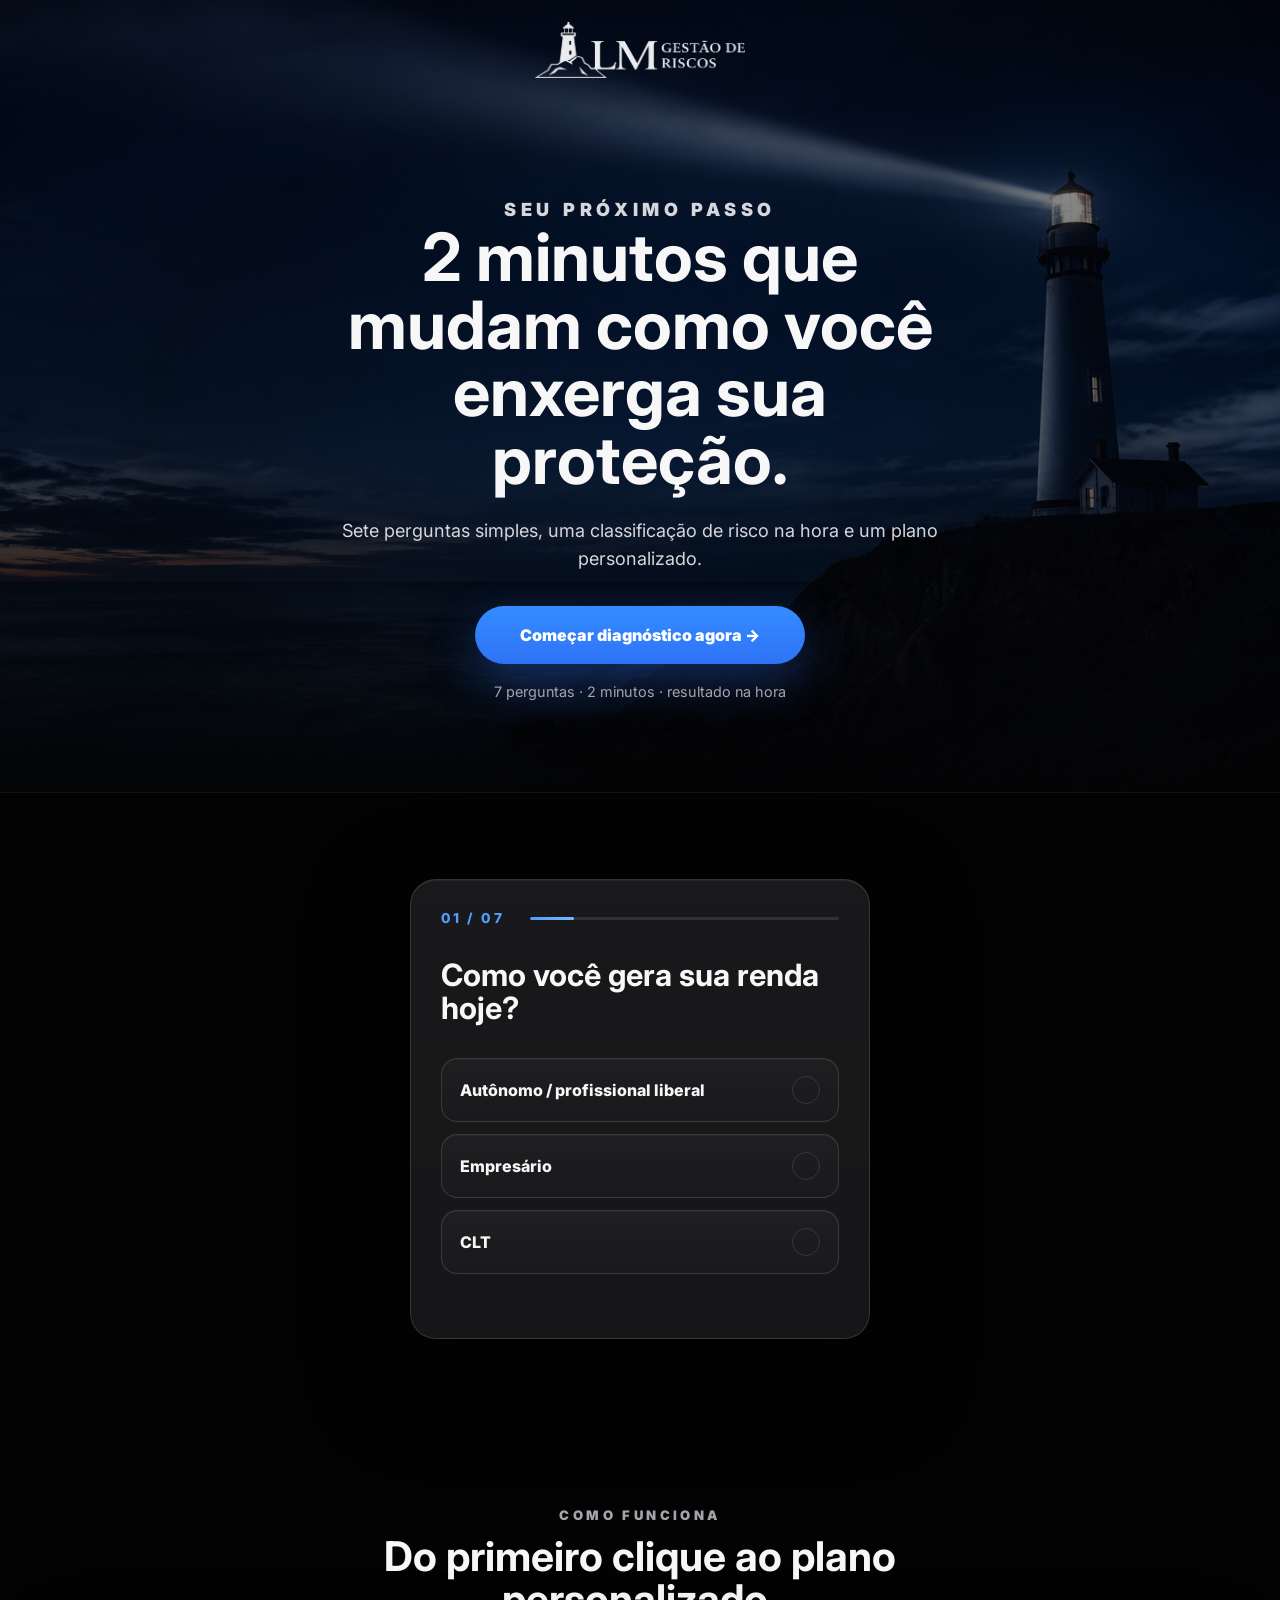
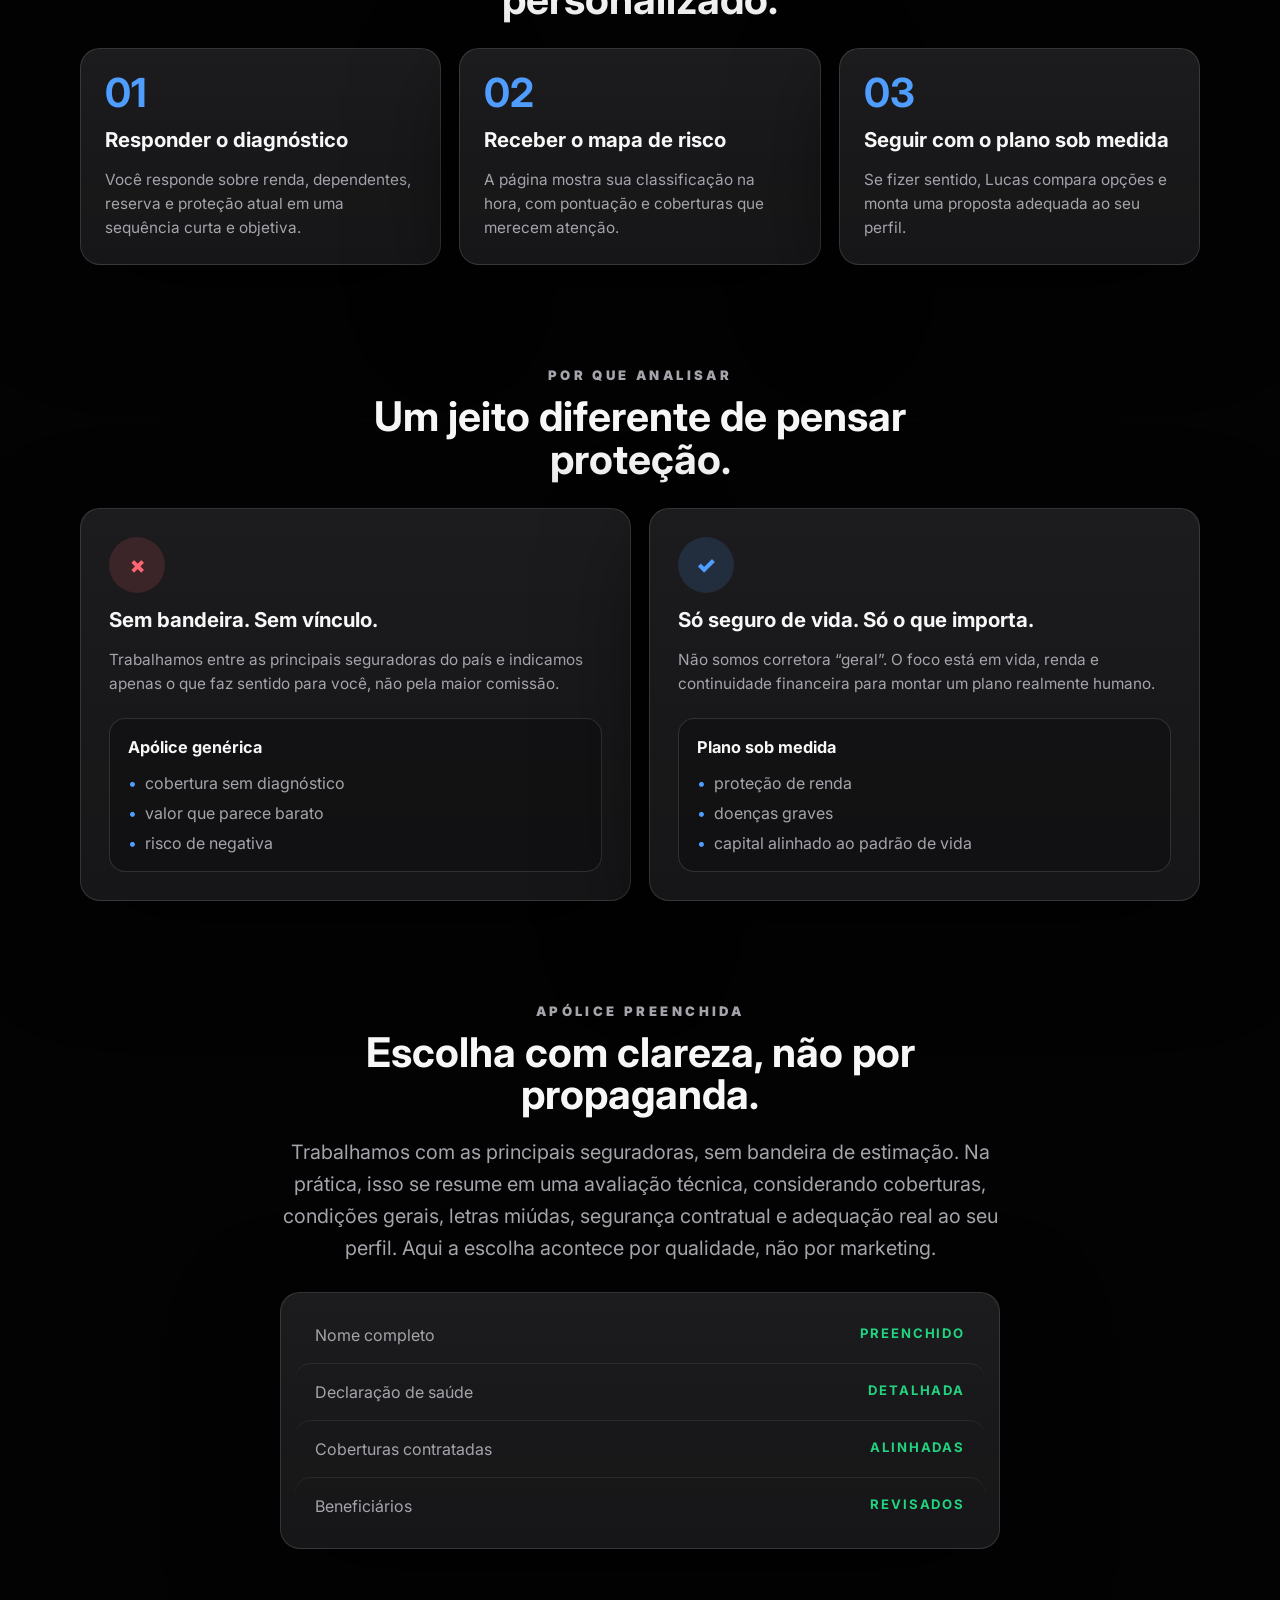
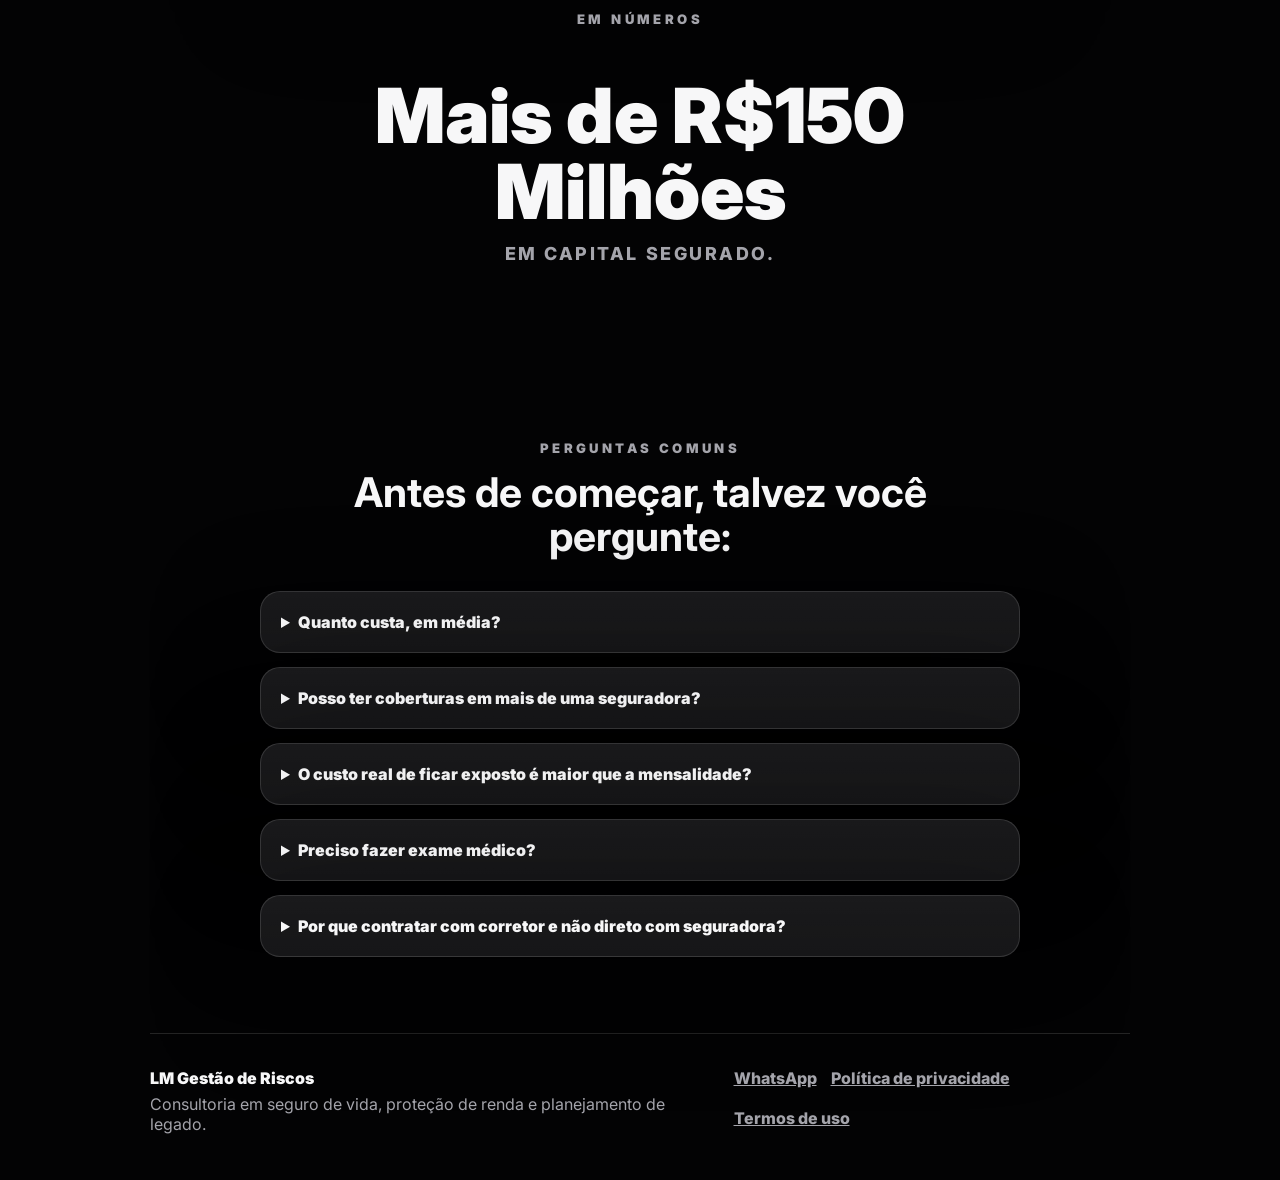
==== diagnostico/index.html @ 1b18347a "Ajusta texto de seguradoras no diagnostico" ====
<!doctype html>
<html lang="pt-BR">
  <head>
    <meta charset="utf-8" />
    <meta name="viewport" content="width=device-width, initial-scale=1" />
    <meta
      name="description"
      content="Diagnostico de protecao financeira da LM Gestao de Riscos."
    />
    <title>Diagnóstico de proteção | LM Gestão de Riscos</title>
    <link rel="preconnect" href="https://fonts.googleapis.com" />
    <link rel="preconnect" href="https://fonts.gstatic.com" crossorigin />
    <link
      href="https://fonts.googleapis.com/css2?family=Inter:wght@400;500;600;700;800;900&display=swap"
      rel="stylesheet"
    />
    <link rel="stylesheet" href="./styles.css?v=20260714-hero-static-v14" />
  </head>
  <body>
    <main>
      <section class="landing-hero" id="inicio" aria-labelledby="hero-title">
        <header class="topbar">
          <a class="brand" href="#inicio" aria-label="LM Gestão de Riscos">
            <img src="./assets/lm-logo-transparent.png" alt="LM Gestão de Riscos" />
          </a>
        </header>

        <div class="hero-copy">
          <p class="eyebrow">Seu próximo passo</p>
          <h1 id="hero-title">2 minutos que mudam como você enxerga sua proteção.</h1>
          <p>Sete perguntas simples, uma classificação de risco na hora e um plano personalizado.</p>
          <a class="button button--primary" href="#diagnostico">Começar diagnóstico agora →</a>
          <small>7 perguntas · 2 minutos · resultado na hora</small>
        </div>
      </section>

      <section class="diagnostic-hero" id="diagnostico" aria-labelledby="diagnostic-title">
        <div class="diagnostic-app" id="diagnostic-app" aria-live="polite">
          <div class="progress-row" id="progressRow">
            <span id="progressText">01 / 07</span>
            <div class="progress-track" aria-hidden="true"><i id="progressBar"></i></div>
          </div>
          <div class="question-card" id="questionCard"></div>
          <div class="diagnostic-actions">
            <button class="back-button" id="backButton" type="button">← Voltar</button>
          </div>
        </div>
      </section>

      <section class="scheduler-section" id="agenda" hidden aria-labelledby="scheduler-title">
        <div class="scheduler">
          <div class="scheduler__heading">
            <div>
              <p class="eyebrow">Próximo passo</p>
              <h2 id="scheduler-title">Escolha o melhor horário para receber seu plano.</h2>
              <p>Lucas organiza suas respostas e apresenta uma solução alinhada ao seu momento, com explicação simples sobre valores, coberturas e próximos passos.</p>
            </div>
            <ul class="scheduler__steps" aria-label="Como funciona a apresentação">
              <li>30 minutos</li>
              <li>Diagnóstico individual</li>
              <li>Plano personalizado</li>
            </ul>
          </div>
          <div class="scheduler__card">
            <div class="scheduler__card-bar" aria-hidden="true">
              <span></span>
              <span></span>
              <span></span>
            </div>
            <div class="scheduler__embed" id="calendlyEmbed"></div>
          </div>
        </div>
      </section>

      <section class="how-section" aria-labelledby="how-title">
        <div class="section__header">
          <p class="eyebrow">Como funciona</p>
          <h2 id="how-title">Do primeiro clique ao plano personalizado.</h2>
        </div>
        <div class="journey-grid">
          <article>
            <strong>01</strong>
            <h3>Responder o diagnóstico</h3>
            <p>Você responde sobre renda, dependentes, reserva e proteção atual em uma sequência curta e objetiva.</p>
          </article>
          <article>
            <strong>02</strong>
            <h3>Receber o mapa de risco</h3>
            <p>A página mostra sua classificação na hora, com pontuação e coberturas que merecem atenção.</p>
          </article>
          <article>
            <strong>03</strong>
            <h3>Seguir com o plano sob medida</h3>
            <p>Se fizer sentido, Lucas compara opções e monta uma proposta adequada ao seu perfil.</p>
          </article>
        </div>
      </section>

      <section class="method-section" aria-labelledby="method-title">
        <div class="section__header">
          <p class="eyebrow">Por que analisar</p>
          <h2 id="method-title">Um jeito diferente de pensar proteção.</h2>
        </div>
        <div class="method-grid">
          <article class="method-card method-card--danger">
            <span class="icon-dot" aria-hidden="true">×</span>
            <h3>Sem bandeira. Sem vínculo.</h3>
            <p>Trabalhamos entre as principais seguradoras do país e indicamos apenas o que faz sentido para você, não pela maior comissão.</p>
            <div class="mini-compare">
              <b>Apólice genérica</b>
              <ul>
                <li>cobertura sem diagnóstico</li>
                <li>valor que parece barato</li>
                <li>risco de negativa</li>
              </ul>
            </div>
          </article>
          <article class="method-card method-card--blue">
            <span class="icon-dot" aria-hidden="true">✓</span>
            <h3>Só seguro de vida. Só o que importa.</h3>
            <p>Não somos corretora “geral”. O foco está em vida, renda e continuidade financeira para montar um plano realmente humano.</p>
            <div class="mini-compare">
              <b>Plano sob medida</b>
              <ul>
                <li>proteção de renda</li>
                <li>doenças graves</li>
                <li>capital alinhado ao padrão de vida</li>
              </ul>
            </div>
          </article>
        </div>
      </section>

      <section class="proof-section" aria-labelledby="proof-title">
        <div class="section__header">
          <p class="eyebrow">Apólice preenchida</p>
          <h2 id="proof-title">Escolha com clareza, não por propaganda.</h2>
          <p>Trabalhamos com as principais seguradoras, sem bandeira de estimação. Na prática, isso se resume em uma avaliação técnica, considerando coberturas, condições gerais, letras miúdas, segurança contratual e adequação real ao seu perfil. Aqui a escolha acontece por qualidade, não por marketing.</p>
        </div>
        <div class="policy-preview" aria-label="Exemplo de checklist de apólice">
          <div><span>Nome completo</span><b>preenchido</b></div>
          <div><span>Declaração de saúde</span><b>detalhada</b></div>
          <div><span>Coberturas contratadas</span><b>alinhadas</b></div>
          <div><span>Beneficiários</span><b>revisados</b></div>
        </div>
      </section>

      <section class="numbers-section" id="numeros">
        <p class="eyebrow">Em números</p>
        <div class="numbers-grid numbers-grid--single">
          <article>
            <dt>Mais de R$150 Milhões</dt>
            <dd>em Capital Segurado.</dd>
          </article>
        </div>
      </section>

      <section class="faq-section" aria-labelledby="faq-title">
        <div class="section__header">
          <p class="eyebrow">Perguntas comuns</p>
          <h2 id="faq-title">Antes de começar, talvez você pergunte:</h2>
        </div>
        <div class="faq-list">
          <details>
            <summary>Quanto custa, em média?</summary>
            <p>Depende de idade, saúde, profissão, capital segurado e coberturas. O diagnóstico ajuda a não contratar pouco nem pagar por excesso.</p>
          </details>
          <details>
            <summary>Posso ter coberturas em mais de uma seguradora?</summary>
            <p>Sim. Em muitos casos, faz sentido combinar o melhor de cada seguradora: uma pode ser mais forte em proteção de renda, outra em doenças graves, outra em capital por morte ou invalidez. O ponto é montar a proteção pela qualidade contratual de cada cobertura, não por uma única marca.</p>
          </details>
          <details>
            <summary>O custo real de ficar exposto é maior que a mensalidade?</summary>
            <p>Na maioria dos casos, sim. O risco financeiro de perder renda, consumir reserva ou vender patrimônio costuma ser muito maior que uma apólice bem dimensionada.</p>
          </details>
          <details>
            <summary>Preciso fazer exame médico?</summary>
            <p>Nem sempre. Algumas seguradoras usam questionário de saúde e análise de perfil; outras podem pedir exames em casos específicos.</p>
          </details>
          <details>
            <summary>Por que contratar com corretor e não direto com seguradora?</summary>
            <p>Porque um consultor exclusivo ajuda a comparar, preencher corretamente, revisar e acompanhar você depois da contratação.</p>
          </details>
        </div>
      </section>

      <footer class="footer">
        <div>
          <p>LM Gestão de Riscos</p>
          <span>Consultoria em seguro de vida, proteção de renda e planejamento de legado.</span>
        </div>
        <nav aria-label="Links">
          <a href="https://wa.me/5519982404418" target="_blank" rel="noreferrer">WhatsApp</a>
          <a href="../privacidade.html">Política de privacidade</a>
          <a href="../termos.html">Termos de uso</a>
        </nav>
      </footer>
    </main>

    <script>
      window.LM_CALENDLY_URL = "https://calendly.com/lucas-mseg/30min";
    </script>
    <script src="./script.js?v=20260718-whatsapp-copy-v1"></script>
  </body>
</html>
---- diagnostico/styles.css ----
:root {
  --bg: #030304;
  --panel: #111113;
  --panel-2: #18191d;
  --text: #f7f7f8;
  --muted: #a4a4ab;
  --line: rgba(255, 255, 255, 0.13);
  --line-strong: rgba(93, 163, 255, 0.42);
  --blue: #4f9dff;
  --blue-strong: #2f73f6;
  --red: #ff6572;
  --green: #22d37f;
  --shadow: 0 34px 100px rgba(0, 0, 0, 0.56);
}

* {
  box-sizing: border-box;
}

html {
  scroll-behavior: smooth;
}

body {
  margin: 0;
  background:
    radial-gradient(circle at 50% 0%, rgba(62, 130, 255, 0.12), transparent 34rem),
    var(--bg);
  color: var(--text);
  font-family: "Inter", Arial, sans-serif;
}

a {
  color: inherit;
}

img {
  display: block;
  max-width: 100%;
}

button,
input {
  font: inherit;
}

h1,
h2,
h3,
p,
span,
button,
input {
  overflow-wrap: anywhere;
}

.landing-hero {
  position: relative;
  isolation: isolate;
  overflow: hidden;
  min-height: 96svh;
  display: grid;
  grid-template-rows: auto 1fr;
  padding: 18px 0 42px;
  background: #030304 url("./assets/hero-lighthouse.png") center / cover no-repeat;
}

.landing-hero::after {
  content: "";
  position: absolute;
  inset: 0;
  z-index: 0;
  pointer-events: none;
}

.landing-hero::after {
  z-index: 2;
  background:
    radial-gradient(ellipse at 50% 57%, rgba(3, 3, 4, 0.12), rgba(3, 3, 4, 0.34) 54%, rgba(3, 3, 4, 0.16) 72%),
    linear-gradient(90deg, rgba(3, 3, 4, 0.38), rgba(3, 3, 4, 0.16) 50%, rgba(3, 3, 4, 0.2)),
    linear-gradient(180deg, rgba(3, 3, 4, 0.08), rgba(3, 3, 4, 0.18) 56%, rgba(3, 3, 4, 0.92));
}

.hero-copy {
  position: relative;
  z-index: 3;
  width: min(560px, calc(100% - 44px));
  align-self: end;
  justify-self: center;
  padding-bottom: clamp(32px, 11vh, 96px);
  text-align: center;
}

.hero-copy h1 {
  margin: 0;
  font-size: clamp(2.45rem, 10.4vw, 5.1rem);
  line-height: 0.98;
  letter-spacing: 0;
}

.hero-copy p {
  margin: 22px auto 0;
  max-width: 510px;
  color: #d6d6dc;
  font-size: clamp(1.06rem, 4.4vw, 1.32rem);
  line-height: 1.55;
}

.hero-copy .button {
  width: min(100%, 430px);
  margin-top: 34px;
}

.hero-copy small {
  display: block;
  margin-top: 18px;
  color: var(--muted);
  font-size: 0.9rem;
  line-height: 1.45;
}

.diagnostic-hero {
  min-height: 100svh;
  display: grid;
  padding: 86px 0 92px;
  border-top: 1px solid rgba(255, 255, 255, 0.06);
}

.topbar {
  position: relative;
  z-index: 3;
  width: min(1040px, calc(100% - 32px));
  margin: 0 auto;
  min-height: 64px;
  display: flex;
  align-items: center;
  justify-content: center;
}

.brand {
  width: clamp(140px, 24vw, 210px);
  opacity: 0.92;
}

.diagnostic-app {
  width: min(520px, calc(100% - 44px));
  align-self: center;
  justify-self: center;
  border: 1px solid var(--line);
  border-radius: 38px;
  padding: clamp(28px, 6vw, 48px);
  background:
    linear-gradient(180deg, rgba(255, 255, 255, 0.035), rgba(255, 255, 255, 0.018)),
    var(--panel);
  box-shadow: var(--shadow), inset 0 1px 0 rgba(255, 255, 255, 0.05);
}

.progress-row {
  display: grid;
  grid-template-columns: auto 1fr;
  gap: 26px;
  align-items: center;
  margin-bottom: 54px;
}

.progress-row[hidden] {
  display: none;
}

.progress-row span {
  color: var(--blue);
  font-size: 0.86rem;
  font-weight: 800;
  letter-spacing: 0.18em;
  text-transform: uppercase;
}

.progress-track {
  height: 3px;
  border-radius: 999px;
  overflow: hidden;
  background: rgba(255, 255, 255, 0.11);
}

.progress-track i {
  display: block;
  width: 14%;
  height: 100%;
  border-radius: inherit;
  background: linear-gradient(90deg, var(--blue), #7ab8ff);
  transition: width 180ms ease;
}

.question-card h1,
.lead-form h1,
.result-report > h1 {
  margin: 0;
  font-size: clamp(2.15rem, 8.4vw, 3.75rem);
  line-height: 1.04;
  letter-spacing: 0;
}

.question-note {
  margin: 18px 0 34px;
  color: var(--muted);
  font-size: clamp(1.05rem, 4.2vw, 1.28rem);
  line-height: 1.52;
}

.option-list {
  margin-top: 58px;
  display: grid;
  gap: 18px;
}

.option-button {
  width: 100%;
  min-height: 90px;
  border: 1px solid var(--line);
  border-radius: 22px;
  display: flex;
  align-items: center;
  justify-content: space-between;
  gap: 18px;
  padding: 18px 28px;
  color: var(--text);
  background:
    linear-gradient(180deg, rgba(255, 255, 255, 0.045), rgba(255, 255, 255, 0.018)),
    #151518;
  cursor: pointer;
  text-align: left;
  font-size: clamp(1.2rem, 4.8vw, 1.42rem);
  font-weight: 800;
  box-shadow: inset 0 1px 0 rgba(255, 255, 255, 0.04);
  transition: border-color 160ms ease, background 160ms ease, box-shadow 160ms ease, transform 160ms ease;
}

.option-button b {
  flex: 0 0 auto;
  width: 36px;
  height: 36px;
  border: 1px solid rgba(255, 255, 255, 0.12);
  border-radius: 999px;
  display: grid;
  place-items: center;
}

.option-button.is-selected,
.option-button:hover,
.option-button:focus-visible {
  border-color: var(--line-strong);
  background:
    linear-gradient(180deg, rgba(45, 92, 176, 0.24), rgba(45, 92, 176, 0.1)),
    #171b24;
  box-shadow:
    0 0 0 1px rgba(93, 163, 255, 0.2),
    0 20px 52px rgba(65, 133, 255, 0.18),
    inset 0 1px 0 rgba(255, 255, 255, 0.08);
}

.option-button.is-selected b,
.option-button:hover b,
.option-button:focus-visible b {
  border-color: transparent;
  background: var(--blue);
}

.option-button.is-selected b::before,
.option-button:hover b::before,
.option-button:focus-visible b::before {
  content: "✓";
  color: #04101c;
  font-weight: 900;
}

.diagnostic-actions {
  margin-top: 34px;
}

.back-button {
  min-height: 44px;
  border: 0;
  padding: 0;
  color: var(--muted);
  background: transparent;
  cursor: pointer;
  font-size: 1.05rem;
  font-weight: 600;
}

.back-button[hidden] {
  display: none;
}

.lead-form {
  display: grid;
  gap: 20px;
}

.form-kicker,
.eyebrow {
  margin: 0;
  color: var(--muted);
  font-size: 0.82rem;
  font-weight: 900;
  letter-spacing: 0.26em;
  text-align: center;
  text-transform: uppercase;
}

.lead-form h1 {
  text-align: center;
}

.lead-form .question-note {
  margin: -8px 0 14px;
  text-align: center;
}

.lead-form label {
  display: grid;
  gap: 10px;
  color: var(--text);
  font-size: 1rem;
  font-weight: 800;
}

.lead-form input {
  width: 100%;
  min-height: 72px;
  border: 1px solid rgba(255, 255, 255, 0.08);
  border-radius: 14px;
  padding: 0 20px;
  color: var(--text);
  background: #030304;
  outline: none;
}

.lead-form input:focus {
  border-color: var(--line-strong);
  box-shadow: 0 0 0 4px rgba(79, 157, 255, 0.12);
}

.consent-row {
  grid-template-columns: 24px 1fr;
  align-items: start;
  gap: 14px !important;
  color: var(--muted) !important;
  font-weight: 500 !important;
  line-height: 1.45;
}

.consent-row input {
  min-height: 24px;
  height: 24px;
  margin-top: 2px;
  padding: 0;
  accent-color: var(--blue);
}

.consent-row a {
  text-decoration: underline;
  text-underline-offset: 3px;
}

.button {
  min-height: 72px;
  border: 0;
  border-radius: 999px;
  padding: 0 26px;
  display: inline-flex;
  align-items: center;
  justify-content: center;
  cursor: pointer;
  font-size: clamp(1.05rem, 4.6vw, 1.28rem);
  font-weight: 900;
  text-decoration: none;
}

.button--primary {
  color: #fff;
  background: linear-gradient(180deg, #348cff, var(--blue-strong));
  box-shadow: 0 18px 48px rgba(47, 115, 246, 0.34);
}

.button--secondary {
  color: var(--text);
  border: 1px solid var(--line);
  background: rgba(255, 255, 255, 0.065);
}

.lead-form small,
.final-cta-card small {
  color: var(--muted);
  text-align: center;
  line-height: 1.55;
  font-size: 0.96rem;
}

.result-report {
  width: min(100%, 760px);
  margin: 0 auto;
  text-align: center;
}

.result-report > h1 {
  margin-top: 42px;
}

.success-mark {
  width: 132px;
  height: 132px;
  margin: 0 auto 34px;
  border: 3px solid rgba(34, 211, 127, 0.48);
  border-radius: 999px;
  display: grid;
  place-items: center;
  color: var(--green);
  background: rgba(34, 211, 127, 0.16);
  font-size: 4.7rem;
  font-weight: 700;
}

.risk-pill {
  width: fit-content;
  margin: 0 auto;
  border: 1px solid rgba(255, 101, 114, 0.28);
  border-radius: 999px;
  padding: 8px 18px;
  color: #ff8b94;
  background: rgba(255, 101, 114, 0.16);
  font-size: 0.86rem;
  font-weight: 900;
  letter-spacing: 0.22em;
  text-transform: uppercase;
}

.result-lead,
.result-priority {
  max-width: 620px;
  margin: 28px auto 0;
  color: var(--muted);
  font-size: clamp(1.2rem, 4.8vw, 1.54rem);
  line-height: 1.54;
}

.result-priority {
  color: var(--text);
  font-weight: 800;
}

.score-card,
.info-card,
.steps-list li,
.final-cta-card,
.faq-list details {
  border: 1px solid var(--line);
  border-radius: 28px;
  background:
    linear-gradient(180deg, rgba(255, 255, 255, 0.04), rgba(255, 255, 255, 0.018)),
    var(--panel);
  box-shadow: var(--shadow);
}

.score-card {
  margin-top: 64px;
  padding: 34px;
  text-align: left;
}

.score-card strong {
  display: block;
  font-size: clamp(4.5rem, 20vw, 6.4rem);
  line-height: 0.92;
}

.score-card strong span {
  color: var(--muted);
  font-size: 0.48em;
}

.score-labels {
  margin-top: 28px;
  display: flex;
  justify-content: space-between;
  color: var(--muted);
  font-size: 0.9rem;
  font-weight: 900;
  letter-spacing: 0.18em;
  text-transform: uppercase;
}

.score-track {
  height: 10px;
  margin-top: 18px;
  border-radius: 999px;
  overflow: hidden;
  background: rgba(255, 255, 255, 0.1);
}

.score-track i {
  display: block;
  height: 100%;
  border-radius: inherit;
  background: linear-gradient(90deg, #f16473, #ff6f7b);
}

.score-card p {
  margin: 20px 0 0;
  color: var(--muted);
  line-height: 1.45;
}

.report-section {
  margin-top: 72px;
  text-align: left;
}

.report-section > .eyebrow {
  margin-bottom: 22px;
  text-align: left;
}

.info-card {
  padding: clamp(28px, 6vw, 40px);
}

.info-card p {
  margin: 0;
  color: #d8d8dc;
  font-size: clamp(1.1rem, 4.6vw, 1.34rem);
  line-height: 1.72;
}

.info-card p + p {
  margin-top: 28px;
}

.check-list {
  margin: 34px 0 0;
  padding: 0;
  list-style: none;
  display: grid;
  gap: 20px;
}

.check-list li {
  display: grid;
  grid-template-columns: 34px 1fr;
  gap: 16px;
  align-items: start;
  color: var(--text);
  font-size: clamp(1.05rem, 4.5vw, 1.24rem);
  line-height: 1.44;
}

.check-list li::before {
  content: "✓";
  width: 30px;
  height: 30px;
  border-radius: 999px;
  display: grid;
  place-items: center;
  color: #ff7c88;
  background: rgba(255, 101, 114, 0.12);
  font-weight: 900;
}

.alert-line {
  display: block;
  margin-top: 34px;
  color: var(--red);
  font-size: clamp(1.1rem, 4.8vw, 1.32rem);
  line-height: 1.5;
}

.meaning-grid {
  display: grid;
  gap: 26px;
}

.icon-circle {
  width: 66px;
  height: 66px;
  border: 1px solid var(--line);
  border-radius: 999px;
  display: grid;
  place-items: center;
  color: var(--blue);
  background: rgba(255, 255, 255, 0.04);
  font-size: 1.55rem;
}

.info-card h2 {
  margin: 28px 0 0;
  font-size: clamp(1.34rem, 5vw, 1.64rem);
  line-height: 1.15;
}

.info-card h2 + p {
  margin-top: 18px;
}

.steps-list {
  margin: 0;
  padding: 0;
  list-style: none;
  display: grid;
  gap: 26px;
}

.steps-list li {
  padding: 28px;
  display: grid;
  grid-template-columns: auto 1fr;
  gap: 20px;
  align-items: center;
}

.steps-list strong {
  color: var(--blue);
  font-size: 2.4rem;
  line-height: 1;
}

.steps-list b {
  display: block;
  margin-bottom: 10px;
  color: var(--text);
  font-size: 1.28rem;
}

.steps-list span {
  color: var(--muted);
  line-height: 1.45;
}

.final-cta-card {
  margin-top: 72px;
  padding: clamp(28px, 6vw, 42px);
  text-align: center;
}

.avatar {
  width: 120px;
  height: 120px;
  margin: 0 auto 32px;
  border: 2px solid rgba(255, 255, 255, 0.16);
  border-radius: 999px;
  display: grid;
  place-items: center;
  color: #06111d;
  background: linear-gradient(135deg, #eef4ff, #6facff);
  font-size: 3.4rem;
  font-weight: 900;
  box-shadow: 0 0 80px rgba(79, 157, 255, 0.28);
}

.final-cta-card h2 {
  margin: 0 auto;
  max-width: 540px;
  font-size: clamp(1.9rem, 7vw, 2.5rem);
  line-height: 1.12;
}

.final-cta-card p {
  max-width: 520px;
  margin: 24px auto 34px;
  color: var(--muted);
  font-size: clamp(1.05rem, 4.5vw, 1.25rem);
  line-height: 1.55;
}

.final-cta-card .button {
  width: 100%;
  margin-top: 16px;
}

.final-cta-card small {
  display: block;
  margin-top: 26px;
}

.scheduler-section[hidden] {
  display: none;
}

.scheduler-section {
  padding: 72px 0 88px;
  border-top: 1px solid var(--line);
  border-bottom: 1px solid var(--line);
  background:
    linear-gradient(180deg, rgba(79, 157, 255, 0.08), rgba(255, 255, 255, 0.018) 48%, rgba(3, 3, 4, 0.86)),
    var(--bg);
}

.scheduler {
  width: min(1020px, calc(100% - 38px));
  margin: 0 auto;
  display: grid;
  gap: 30px;
}

.scheduler__heading {
  display: grid;
  grid-template-columns: minmax(0, 1fr) auto;
  gap: 28px;
  align-items: end;
}

.scheduler__heading h2 {
  max-width: 700px;
  margin: 0;
  font-size: clamp(2rem, 5vw, 3.35rem);
  line-height: 1.05;
}

.scheduler__heading p:not(.eyebrow) {
  max-width: 720px;
  margin: 18px 0 0;
  color: var(--muted);
  font-size: 1.05rem;
  line-height: 1.6;
}

.scheduler__steps {
  min-width: 250px;
  margin: 0;
  padding: 0;
  list-style: none;
  display: grid;
  gap: 10px;
}

.scheduler__steps li {
  min-height: 42px;
  padding: 0 14px;
  border: 1px solid var(--line);
  border-radius: 999px;
  display: flex;
  align-items: center;
  gap: 10px;
  color: var(--text);
  background: rgba(255, 255, 255, 0.04);
  font-size: 0.88rem;
  font-weight: 900;
}

.scheduler__steps li::before {
  content: "";
  width: 8px;
  height: 8px;
  flex: 0 0 8px;
  border-radius: 999px;
  background: var(--blue);
}

.scheduler__card {
  overflow: hidden;
  border: 1px solid var(--line);
  border-radius: 28px;
  background: #ffffff;
  box-shadow: var(--shadow);
}

.scheduler__card-bar {
  min-height: 42px;
  padding: 0 18px;
  border-bottom: 1px solid #e5edf5;
  display: flex;
  align-items: center;
  gap: 8px;
  background: linear-gradient(180deg, #ffffff 0%, #f4f8fc 100%);
}

.scheduler__card-bar span {
  width: 10px;
  height: 10px;
  border-radius: 999px;
  background: #c8d7e4;
}

.scheduler__card-bar span:nth-child(2) {
  background: #d7b46a;
}

.scheduler__card-bar span:nth-child(3) {
  background: #1768a8;
}

.scheduler__embed,
.calendly-frame {
  display: block;
  width: 100%;
  min-width: 100%;
  min-height: 760px;
  border: 0;
  background: #ffffff;
}

.calendly-frame {
  height: 760px;
}

.how-section,
.method-section,
.proof-section {
  width: min(980px, calc(100% - 38px));
  margin: 0 auto;
  padding: 92px 0 32px;
}

.how-section .section__header,
.method-section .section__header,
.proof-section .section__header {
  max-width: 720px;
  margin: 0 auto 36px;
  text-align: center;
}

.how-section .section__header h2,
.method-section .section__header h2,
.proof-section .section__header h2 {
  margin: 12px 0 0;
  font-size: clamp(2.05rem, 8vw, 3.4rem);
  line-height: 1.03;
  letter-spacing: 0;
}

.proof-section .section__header p:not(.eyebrow) {
  margin: 20px auto 0;
  color: var(--muted);
  font-size: clamp(1.02rem, 4.2vw, 1.24rem);
  line-height: 1.62;
}

.journey-grid,
.method-grid {
  display: grid;
  grid-template-columns: repeat(3, minmax(0, 1fr));
  gap: 18px;
}

.journey-grid article,
.method-card,
.policy-preview {
  border: 1px solid var(--line);
  border-radius: 28px;
  background:
    linear-gradient(180deg, rgba(255, 255, 255, 0.046), rgba(255, 255, 255, 0.018)),
    var(--panel);
  box-shadow: var(--shadow);
}

.journey-grid article {
  min-height: 260px;
  padding: 30px;
}

.journey-grid strong {
  display: block;
  color: var(--blue);
  font-size: clamp(2.4rem, 9vw, 3.9rem);
  line-height: 1;
}

.journey-grid h3,
.method-card h3 {
  margin: 22px 0 0;
  font-size: clamp(1.36rem, 5vw, 1.78rem);
  line-height: 1.12;
}

.journey-grid p,
.method-card p {
  margin: 16px 0 0;
  color: var(--muted);
  line-height: 1.58;
}

.method-grid {
  grid-template-columns: repeat(2, minmax(0, 1fr));
}

.method-card {
  padding: clamp(28px, 5vw, 40px);
}

.icon-dot {
  width: 56px;
  height: 56px;
  border-radius: 999px;
  display: grid;
  place-items: center;
  font-size: 1.4rem;
  font-weight: 900;
}

.method-card--danger .icon-dot {
  color: var(--red);
  background: rgba(255, 101, 114, 0.14);
}

.method-card--blue .icon-dot {
  color: var(--blue);
  background: rgba(79, 157, 255, 0.14);
}

.mini-compare {
  margin-top: 28px;
  border: 1px solid var(--line);
  border-radius: 22px;
  padding: 22px;
  background: rgba(0, 0, 0, 0.22);
}

.mini-compare b {
  color: var(--text);
  font-size: 1.02rem;
}

.mini-compare ul {
  margin: 16px 0 0;
  padding: 0;
  list-style: none;
  display: grid;
  gap: 10px;
  color: var(--muted);
}

.mini-compare li::before {
  content: "•";
  margin-right: 8px;
  color: var(--blue);
}

.policy-preview {
  max-width: 640px;
  margin: 0 auto;
  padding: 14px;
}

.policy-preview div {
  display: flex;
  justify-content: space-between;
  gap: 20px;
  padding: 18px 20px;
  border-radius: 16px;
  color: var(--muted);
}

.policy-preview div + div {
  border-top: 1px solid rgba(255, 255, 255, 0.08);
}

.policy-preview b {
  color: var(--green);
  font-size: 0.82rem;
  letter-spacing: 0.14em;
  text-transform: uppercase;
}

.numbers-section {
  width: min(860px, calc(100% - 38px));
  margin: 0 auto;
  padding: 16px 0 76px;
  text-align: center;
}

.numbers-grid {
  display: grid;
  grid-template-columns: repeat(2, minmax(0, 1fr));
  gap: 14px;
  margin-top: 26px;
}

.numbers-grid--single {
  max-width: 680px;
  margin-inline: auto;
  grid-template-columns: 1fr;
}

.numbers-grid article {
  padding: 24px 12px;
}

.numbers-grid dt {
  color: var(--text);
  font-size: clamp(3.1rem, 13vw, 5.3rem);
  font-weight: 900;
  line-height: 1;
}

.numbers-grid dd {
  margin: 14px 0 0;
  color: var(--muted);
  font-size: 0.82rem;
  font-weight: 800;
  letter-spacing: 0.14em;
  text-transform: uppercase;
}

.numbers-grid--single dt {
  font-size: clamp(2.7rem, 10vw, 4.75rem);
}

.numbers-grid--single dd {
  font-size: clamp(0.92rem, 2.5vw, 1.12rem);
}

.faq-section {
  width: min(760px, calc(100% - 38px));
  margin: 0 auto;
  padding: 76px 0;
}

.section__header {
  text-align: center;
}

.section__header h2 {
  margin: 14px 0 32px;
  font-size: clamp(1.9rem, 7vw, 2.6rem);
  line-height: 1.08;
}

.faq-list {
  display: grid;
  gap: 14px;
}

.faq-list details {
  overflow: hidden;
}

.faq-list summary {
  cursor: pointer;
  padding: 20px;
  font-weight: 900;
}

.faq-list p {
  margin: 0;
  padding: 0 20px 20px;
  color: var(--muted);
  line-height: 1.6;
}

.footer {
  width: min(980px, calc(100% - 38px));
  margin: 0 auto;
  padding: 34px 0 46px;
  display: flex;
  justify-content: space-between;
  gap: 22px;
  border-top: 1px solid var(--line);
}

.footer p {
  margin: 0;
  font-weight: 900;
}

.footer span {
  display: block;
  margin-top: 6px;
  color: var(--muted);
}

.footer nav {
  display: flex;
  flex-wrap: wrap;
  gap: 14px;
  color: var(--muted);
  font-weight: 800;
}

@media (min-width: 760px) {
  .diagnostic-app:has(.result-report) {
    width: min(820px, calc(100% - 44px));
  }
}

@media (min-width: 900px) {
  .landing-hero {
    min-height: 680px;
    height: min(88vh, 820px);
    padding-bottom: 26px;
  }

  .hero-copy {
    width: min(680px, calc(100% - 80px));
    padding-bottom: clamp(34px, 7vh, 70px);
  }

  .hero-copy h1 {
    max-width: 660px;
    margin-inline: auto;
    font-size: clamp(3rem, 5.2vw, 4.45rem);
    line-height: 1.02;
  }

  .hero-copy p {
    max-width: 600px;
    font-size: 1.13rem;
    line-height: 1.52;
  }

  .hero-copy .button {
    width: auto;
    min-width: 330px;
    min-height: 58px;
  }

  .diagnostic-hero {
    min-height: auto;
    padding: 86px 0;
  }

  .diagnostic-app {
    width: min(460px, calc(100% - 80px));
    border-radius: 26px;
    padding: 30px;
  }

  .progress-row {
    margin-bottom: 32px;
  }

  .question-card h1,
  .lead-form h1 {
    font-size: clamp(1.72rem, 2.4vw, 2.34rem);
    line-height: 1.08;
  }

  .question-note {
    margin: 14px 0 22px;
    font-size: 1rem;
  }

  .option-list {
    margin-top: 34px;
    gap: 12px;
  }

  .option-button {
    min-height: 64px;
    border-radius: 16px;
    padding: 14px 18px;
    font-size: 1rem;
  }

  .option-button b {
    width: 28px;
    height: 28px;
  }

  .back-button {
    font-size: 0.92rem;
  }

  .lead-form {
    gap: 14px;
  }

  .lead-form input {
    min-height: 54px;
    border-radius: 12px;
  }

  .button {
    min-height: 56px;
    font-size: 1rem;
  }

  .how-section,
  .method-section,
  .proof-section {
    width: min(1120px, calc(100% - 80px));
    padding: 82px 0 20px;
  }

  .how-section .section__header,
  .method-section .section__header,
  .proof-section .section__header {
    margin-bottom: 28px;
  }

  .how-section .section__header h2,
  .method-section .section__header h2,
  .proof-section .section__header h2,
  .section__header h2 {
    font-size: clamp(1.9rem, 3.2vw, 2.75rem);
  }

  .journey-grid article {
    min-height: 0;
    padding: 24px;
    border-radius: 20px;
  }

  .journey-grid strong {
    font-size: 2.5rem;
  }

  .journey-grid h3,
  .method-card h3 {
    margin-top: 16px;
    font-size: 1.28rem;
  }

  .journey-grid p,
  .method-card p {
    font-size: 0.96rem;
  }

  .method-card {
    padding: 28px;
    border-radius: 20px;
  }

  .mini-compare {
    margin-top: 22px;
    border-radius: 16px;
    padding: 18px;
  }

  .policy-preview {
    max-width: 720px;
    border-radius: 20px;
  }

  .numbers-section {
    width: min(760px, calc(100% - 80px));
    padding-top: 42px;
  }

  .faq-section {
    width: min(760px, calc(100% - 80px));
  }

  .result-report > h1 {
    font-size: clamp(2.2rem, 4vw, 3.25rem);
  }

  .success-mark {
    width: 92px;
    height: 92px;
    margin-bottom: 24px;
    font-size: 3.2rem;
  }

  .result-lead,
  .result-priority {
    font-size: 1.12rem;
  }

  .score-card {
    margin-top: 42px;
    padding: 28px;
    border-radius: 20px;
  }

  .score-card strong {
    font-size: clamp(3.2rem, 6vw, 4.8rem);
  }

  .report-section {
    margin-top: 52px;
  }

  .info-card,
  .steps-list li,
  .final-cta-card,
  .faq-list details {
    border-radius: 20px;
  }

  .info-card {
    padding: 28px;
  }

  .info-card p,
  .check-list li {
    font-size: 1rem;
  }
}

@media (max-width: 760px) {
  .scheduler-section {
    padding: 54px 0 64px;
  }

  .scheduler__heading {
    grid-template-columns: 1fr;
    gap: 22px;
  }

  .scheduler__steps {
    min-width: 0;
  }

  .scheduler__card {
    border-radius: 22px;
  }

  .scheduler__embed,
  .calendly-frame {
    min-height: 700px;
  }

  .calendly-frame {
    height: 700px;
  }
}

@media (max-width: 560px) {
  .landing-hero {
    min-height: 96svh;
  }

  .diagnostic-hero {
    padding-top: 54px;
  }

  .topbar {
    min-height: 48px;
  }

  .diagnostic-app {
    width: min(100% - 36px, 520px);
    border-radius: 30px;
    padding: 30px 24px;
  }

  .progress-row {
    gap: 20px;
    margin-bottom: 54px;
  }

  .option-list {
    margin-top: 56px;
  }

  .option-button {
    min-height: 86px;
    padding-inline: 22px;
  }

  .score-card,
  .info-card,
  .steps-list li,
  .final-cta-card,
  .journey-grid article,
  .method-card,
  .policy-preview {
    border-radius: 24px;
  }

  .how-section,
  .method-section,
  .proof-section {
    width: min(100% - 24px, 980px);
    padding-top: 72px;
  }

  .journey-grid,
  .method-grid {
    grid-template-columns: 1fr;
  }

  .journey-grid article {
    min-height: 0;
  }

  .footer {
    flex-direction: column;
  }
}
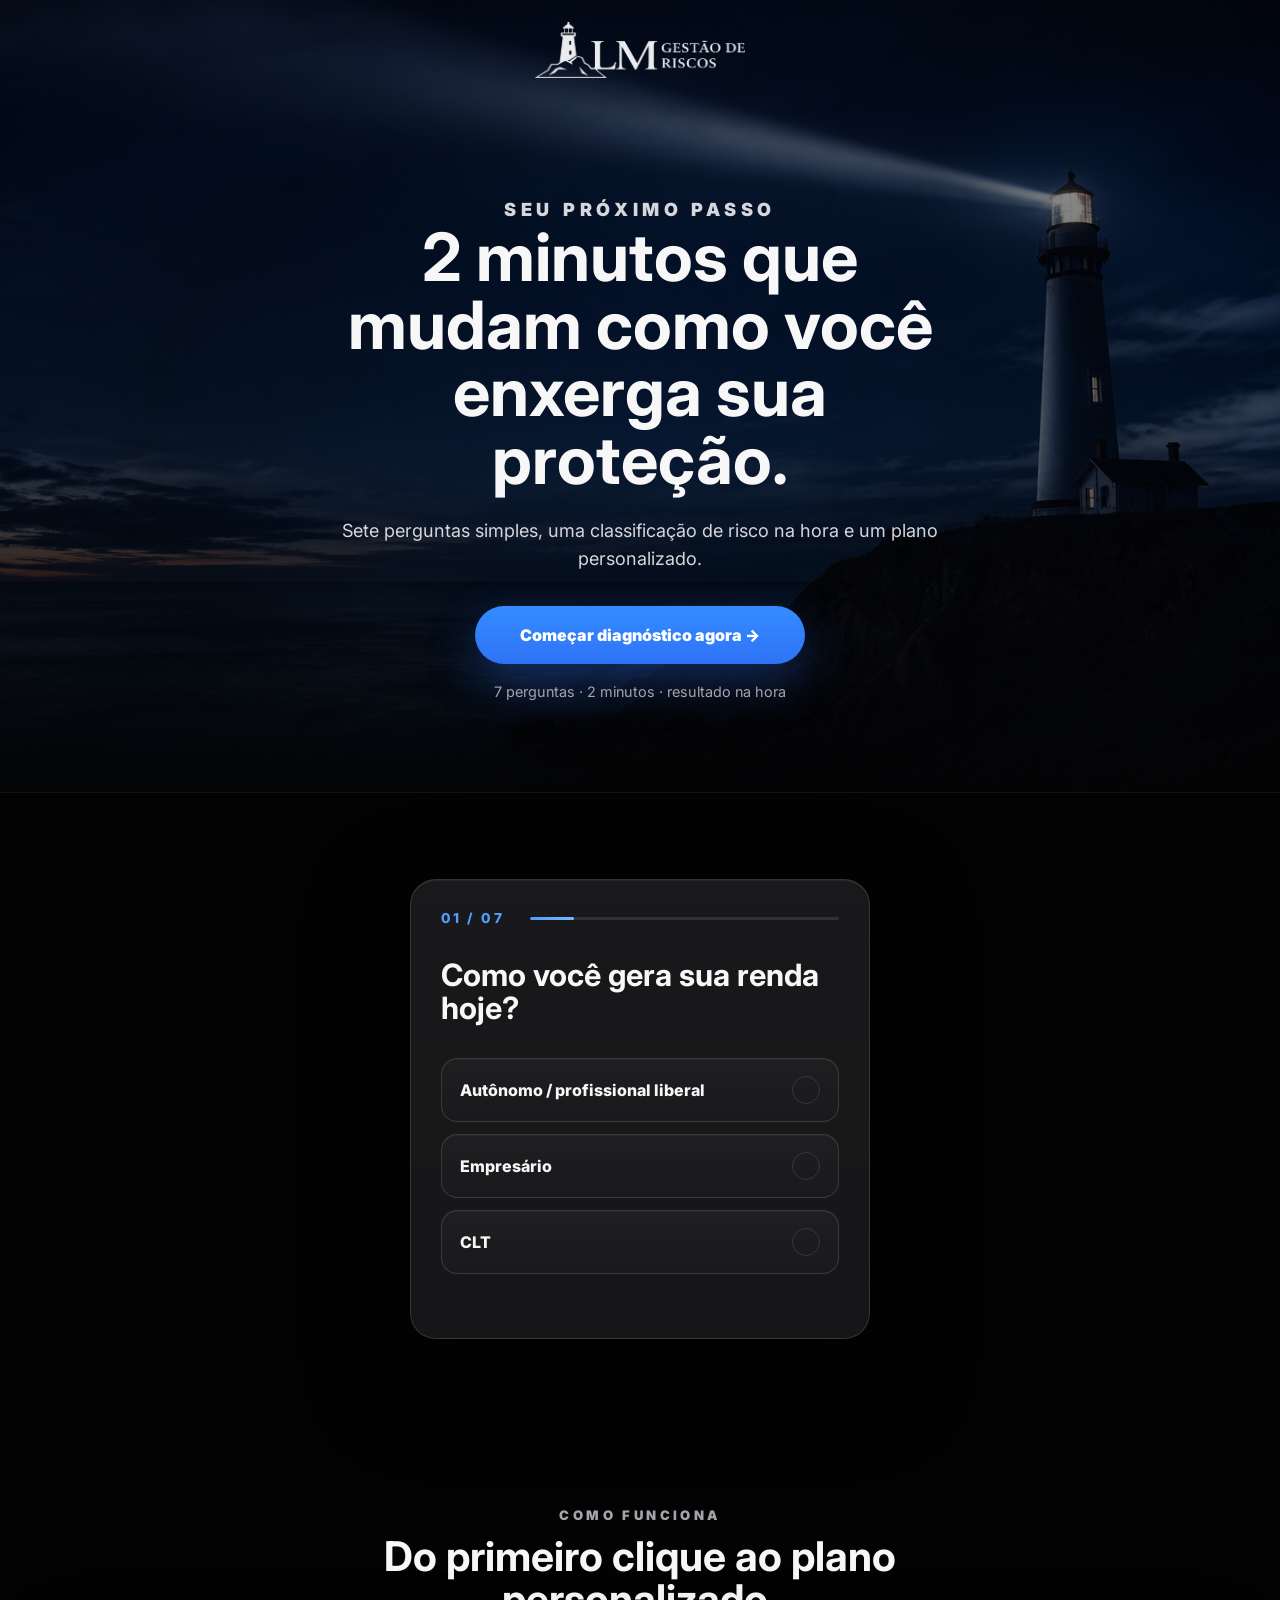
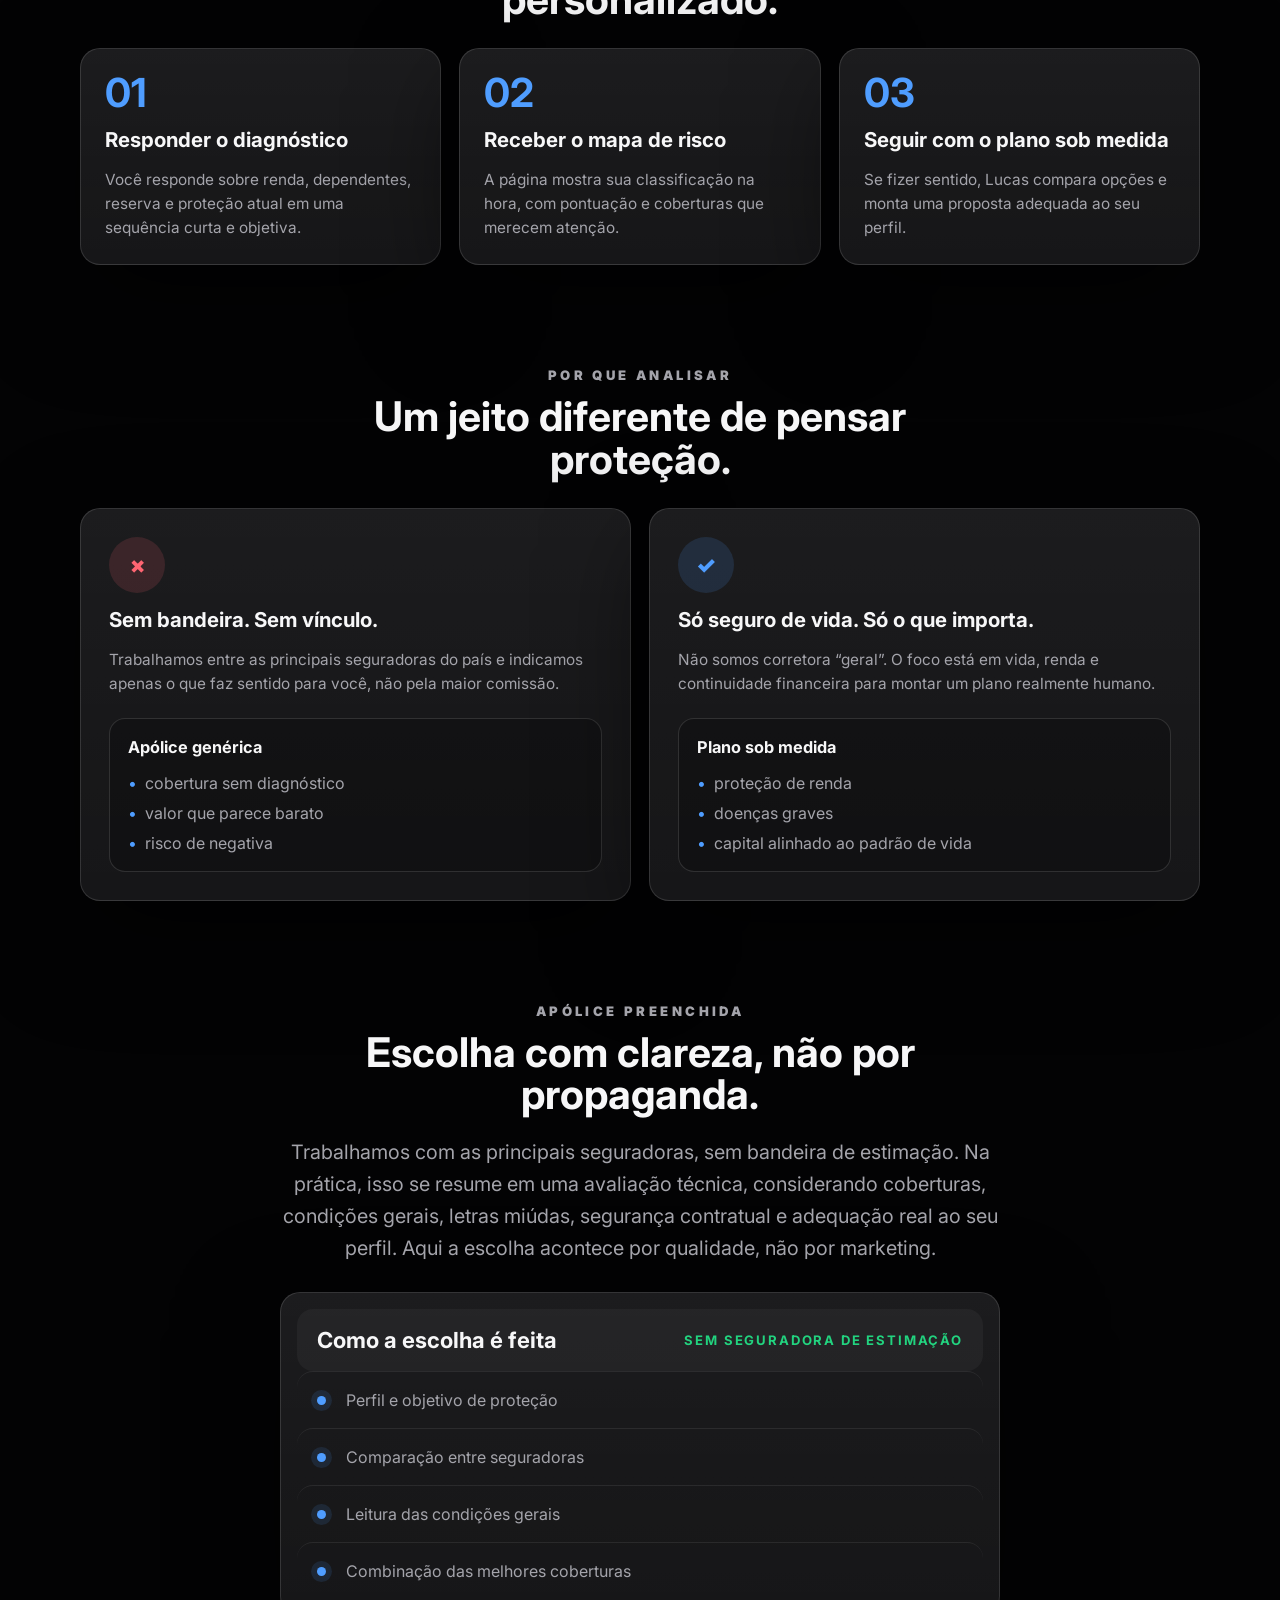
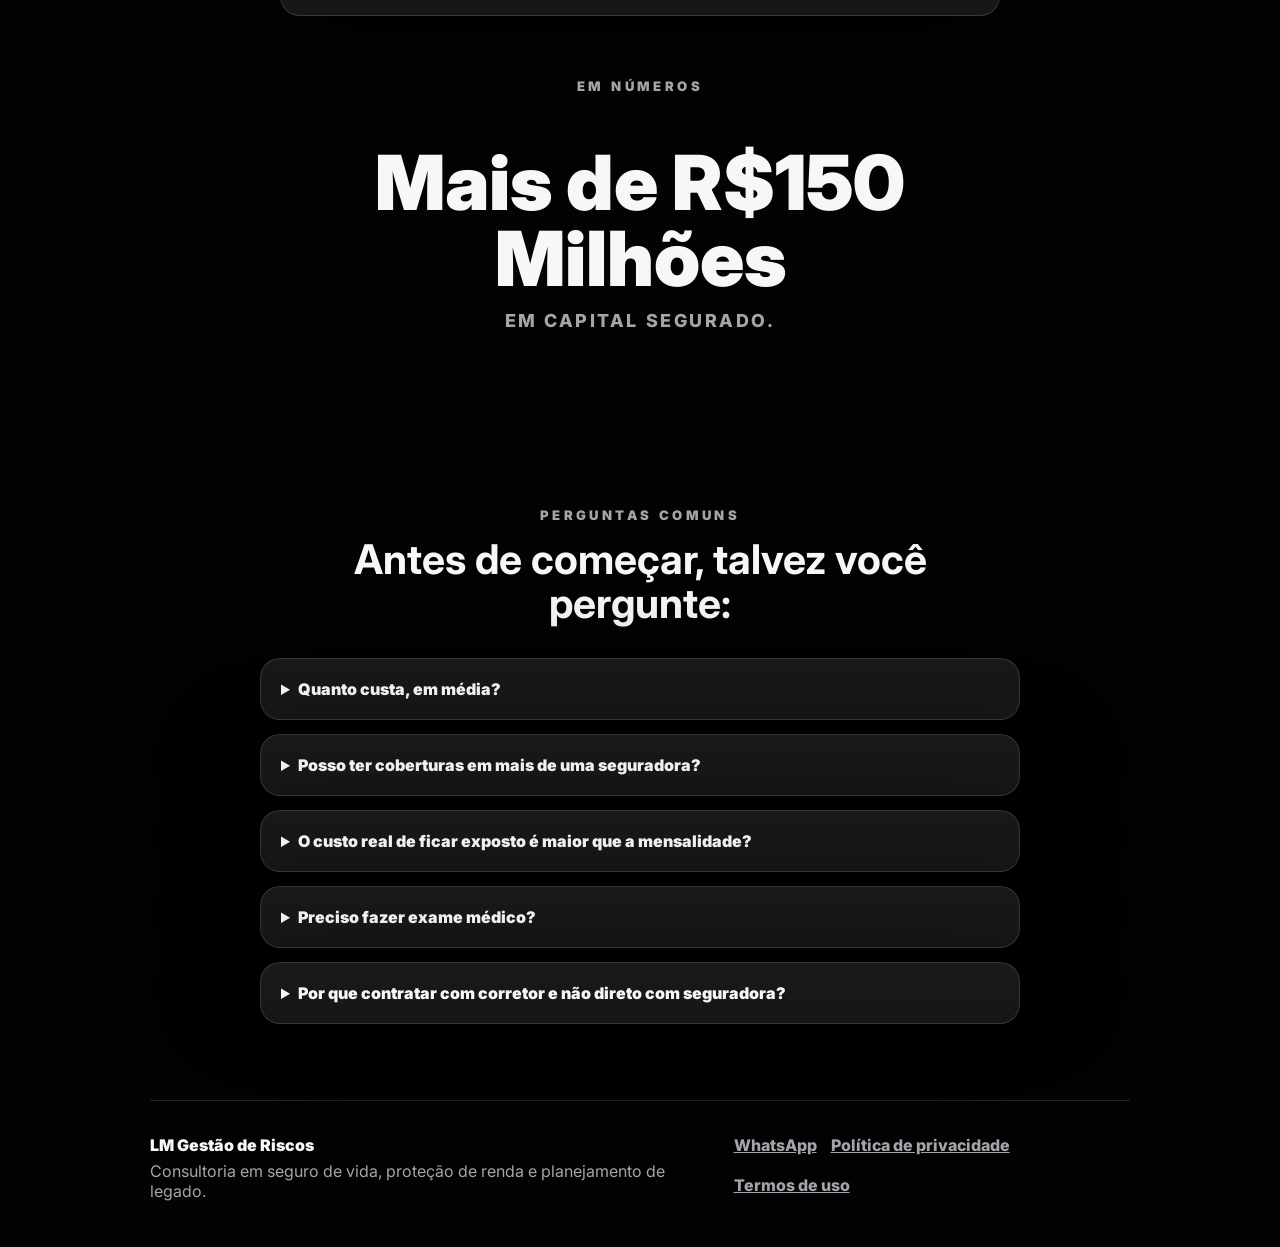
==== commit 3859fafb: "Substitui checklist por criterio de escolha" ====
--- a/diagnostico/index.html
+++ b/diagnostico/index.html
@@ -137,11 +137,12 @@
           <h2 id="proof-title">Escolha com clareza, não por propaganda.</h2>
           <p>Trabalhamos com as principais seguradoras, sem bandeira de estimação. Na prática, isso se resume em uma avaliação técnica, considerando coberturas, condições gerais, letras miúdas, segurança contratual e adequação real ao seu perfil. Aqui a escolha acontece por qualidade, não por marketing.</p>
         </div>
-        <div class="policy-preview" aria-label="Exemplo de checklist de apólice">
-          <div><span>Nome completo</span><b>preenchido</b></div>
-          <div><span>Declaração de saúde</span><b>detalhada</b></div>
-          <div><span>Coberturas contratadas</span><b>alinhadas</b></div>
-          <div><span>Beneficiários</span><b>revisados</b></div>
+        <div class="policy-preview choice-preview" aria-label="Como a escolha é feita">
+          <div class="choice-preview__heading"><strong>Como a escolha é feita</strong><b>sem seguradora de estimação</b></div>
+          <div><span>Perfil e objetivo de proteção</span></div>
+          <div><span>Comparação entre seguradoras</span></div>
+          <div><span>Leitura das condições gerais</span></div>
+          <div><span>Combinação das melhores coberturas</span></div>
         </div>
       </section>
 
--- a/diagnostico/styles.css
+++ b/diagnostico/styles.css
@@ -942,7 +942,9 @@
 
 .policy-preview div {
   display: flex;
+  flex-wrap: wrap;
   justify-content: space-between;
+  align-items: center;
   gap: 20px;
   padding: 18px 20px;
   border-radius: 16px;
@@ -958,6 +960,33 @@
   font-size: 0.82rem;
   letter-spacing: 0.14em;
   text-transform: uppercase;
+}
+
+.choice-preview {
+  padding: 16px;
+}
+
+.choice-preview div:not(.choice-preview__heading) {
+  justify-content: flex-start;
+}
+
+.choice-preview div:not(.choice-preview__heading)::before {
+  content: "";
+  width: 9px;
+  height: 9px;
+  flex: 0 0 9px;
+  border-radius: 999px;
+  background: var(--blue);
+  box-shadow: 0 0 0 6px rgba(79, 157, 255, 0.12);
+}
+
+.choice-preview__heading {
+  background: rgba(255, 255, 255, 0.04);
+}
+
+.choice-preview__heading strong {
+  color: var(--text);
+  font-size: clamp(1.12rem, 4.5vw, 1.38rem);
 }
 
 .numbers-section {
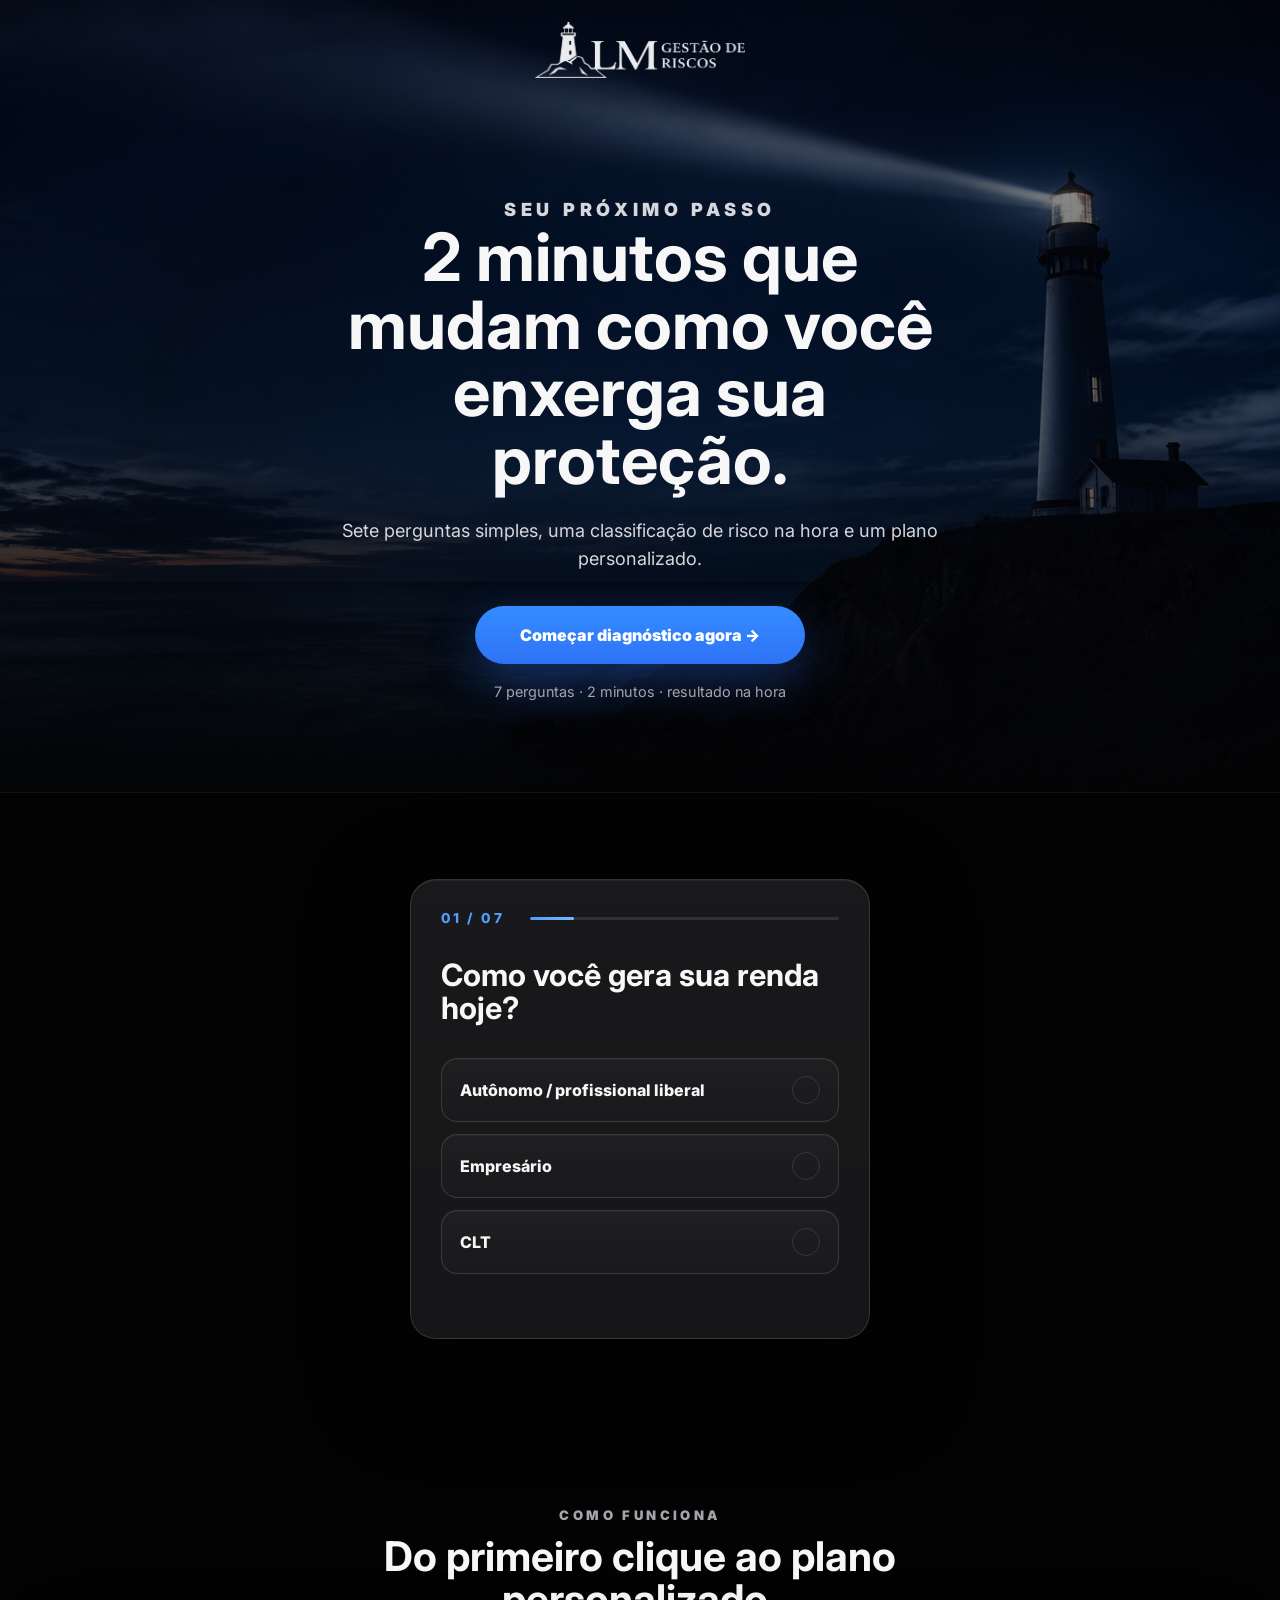
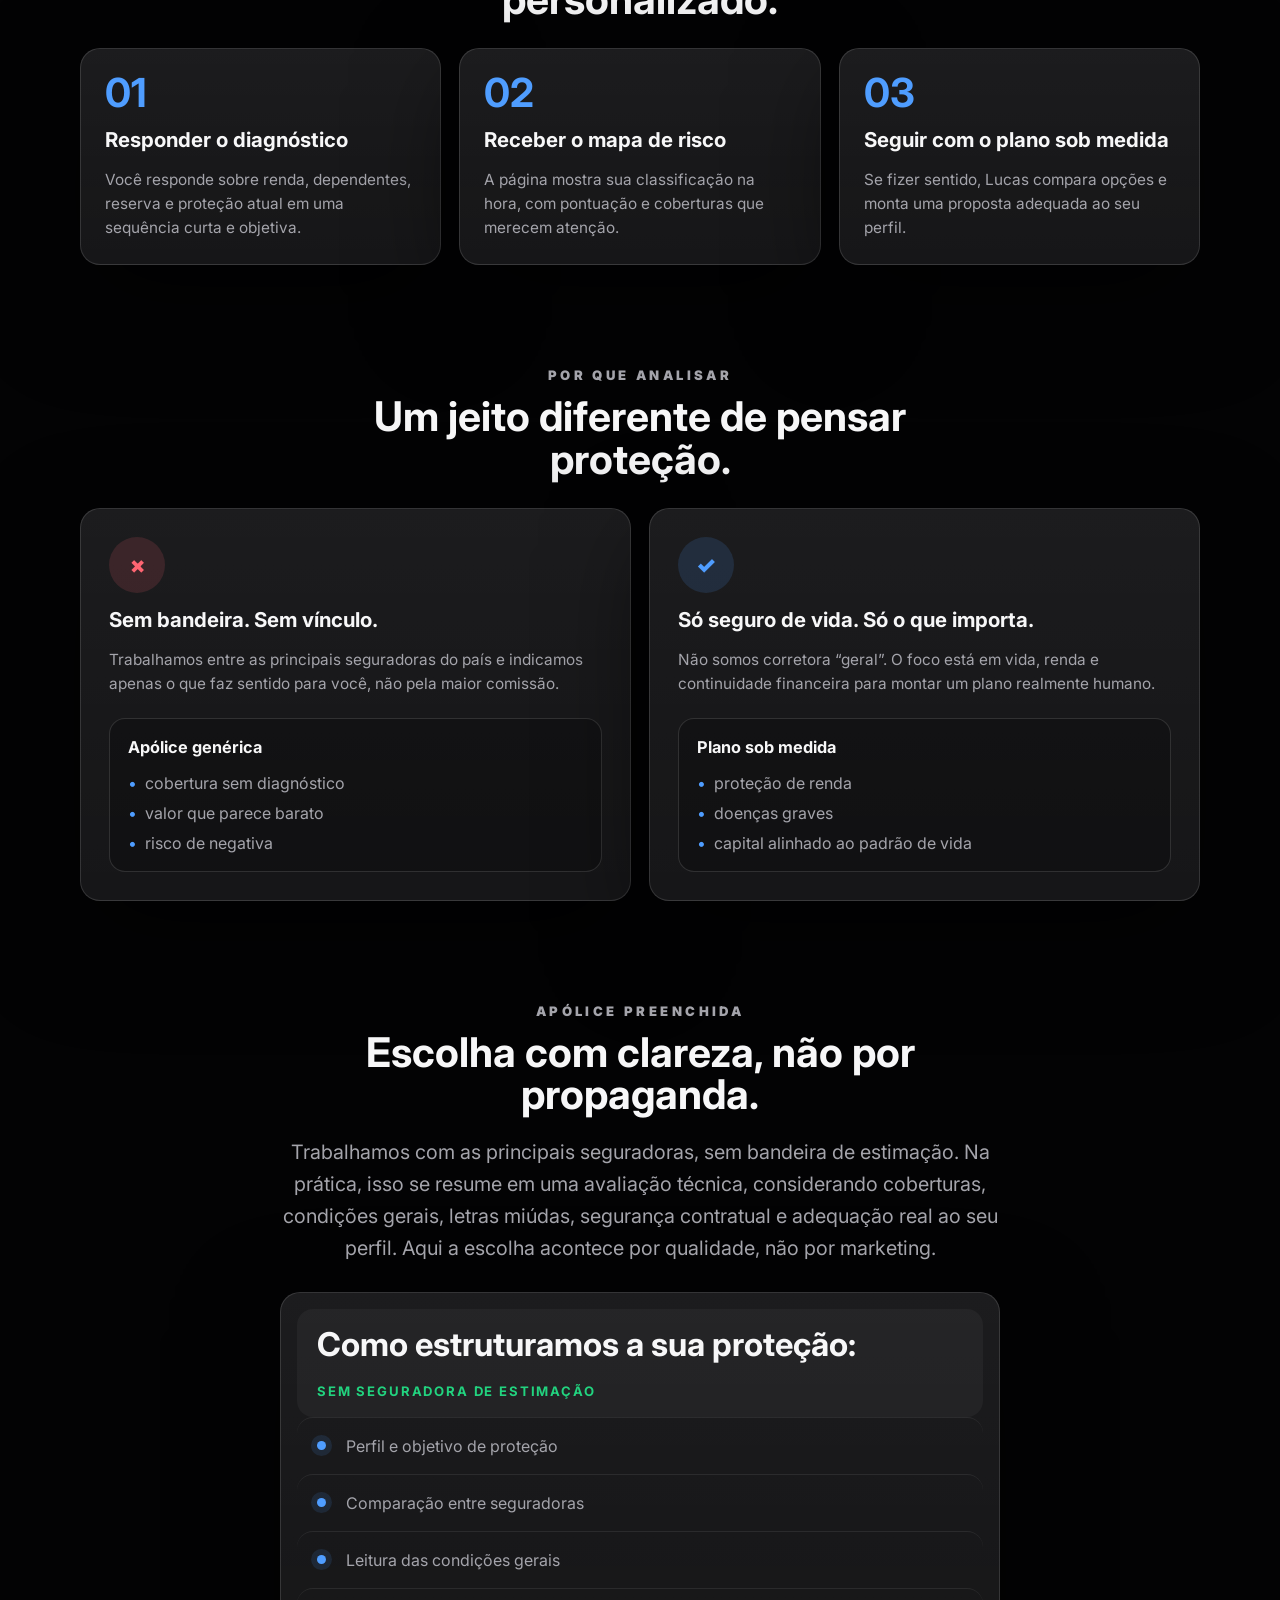
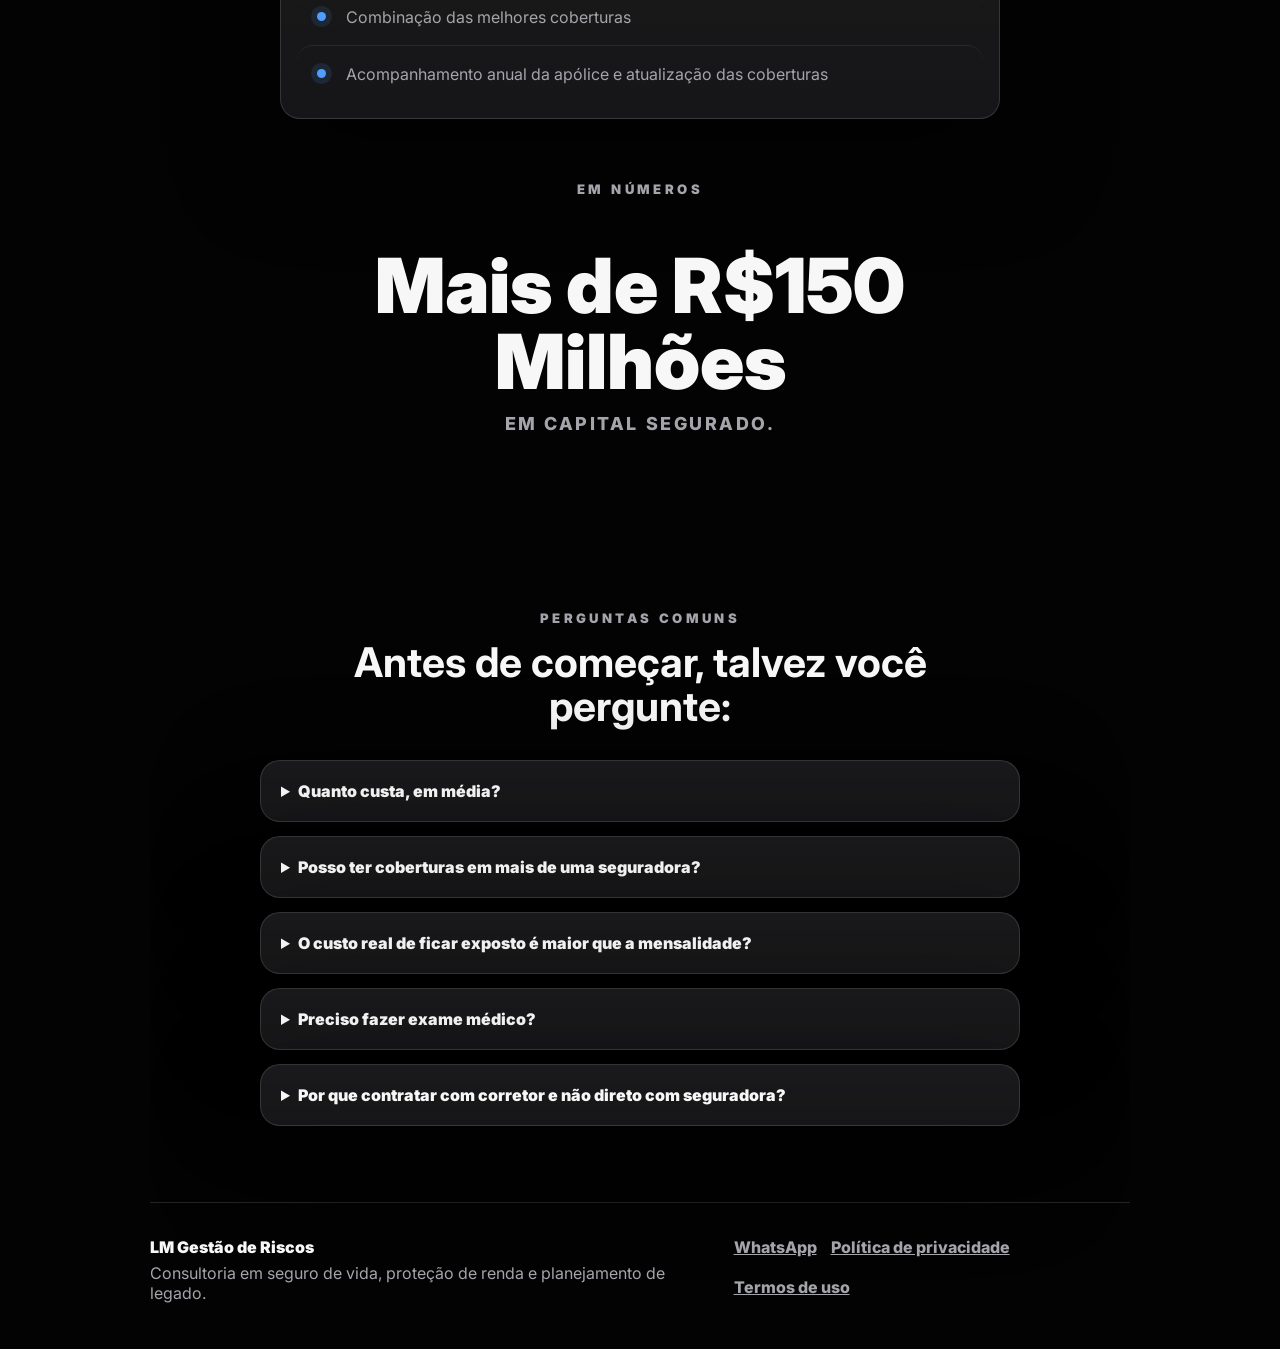
==== commit 347d1e46: "Destaca estrutura da protecao no diagnostico" ====
--- a/diagnostico/index.html
+++ b/diagnostico/index.html
@@ -137,12 +137,13 @@
           <h2 id="proof-title">Escolha com clareza, não por propaganda.</h2>
           <p>Trabalhamos com as principais seguradoras, sem bandeira de estimação. Na prática, isso se resume em uma avaliação técnica, considerando coberturas, condições gerais, letras miúdas, segurança contratual e adequação real ao seu perfil. Aqui a escolha acontece por qualidade, não por marketing.</p>
         </div>
-        <div class="policy-preview choice-preview" aria-label="Como a escolha é feita">
-          <div class="choice-preview__heading"><strong>Como a escolha é feita</strong><b>sem seguradora de estimação</b></div>
+        <div class="policy-preview choice-preview" aria-label="Como estruturamos a sua proteção">
+          <div class="choice-preview__heading"><strong>Como estruturamos a sua proteção:</strong><b>sem seguradora de estimação</b></div>
           <div><span>Perfil e objetivo de proteção</span></div>
           <div><span>Comparação entre seguradoras</span></div>
           <div><span>Leitura das condições gerais</span></div>
           <div><span>Combinação das melhores coberturas</span></div>
+          <div><span>Acompanhamento anual da apólice e atualização das coberturas</span></div>
         </div>
       </section>
 
--- a/diagnostico/styles.css
+++ b/diagnostico/styles.css
@@ -982,11 +982,13 @@
 
 .choice-preview__heading {
   background: rgba(255, 255, 255, 0.04);
+  padding: clamp(22px, 5vw, 30px) 24px;
 }
 
 .choice-preview__heading strong {
   color: var(--text);
-  font-size: clamp(1.12rem, 4.5vw, 1.38rem);
+  font-size: clamp(1.48rem, 6vw, 2.05rem);
+  line-height: 1.08;
 }
 
 .numbers-section {
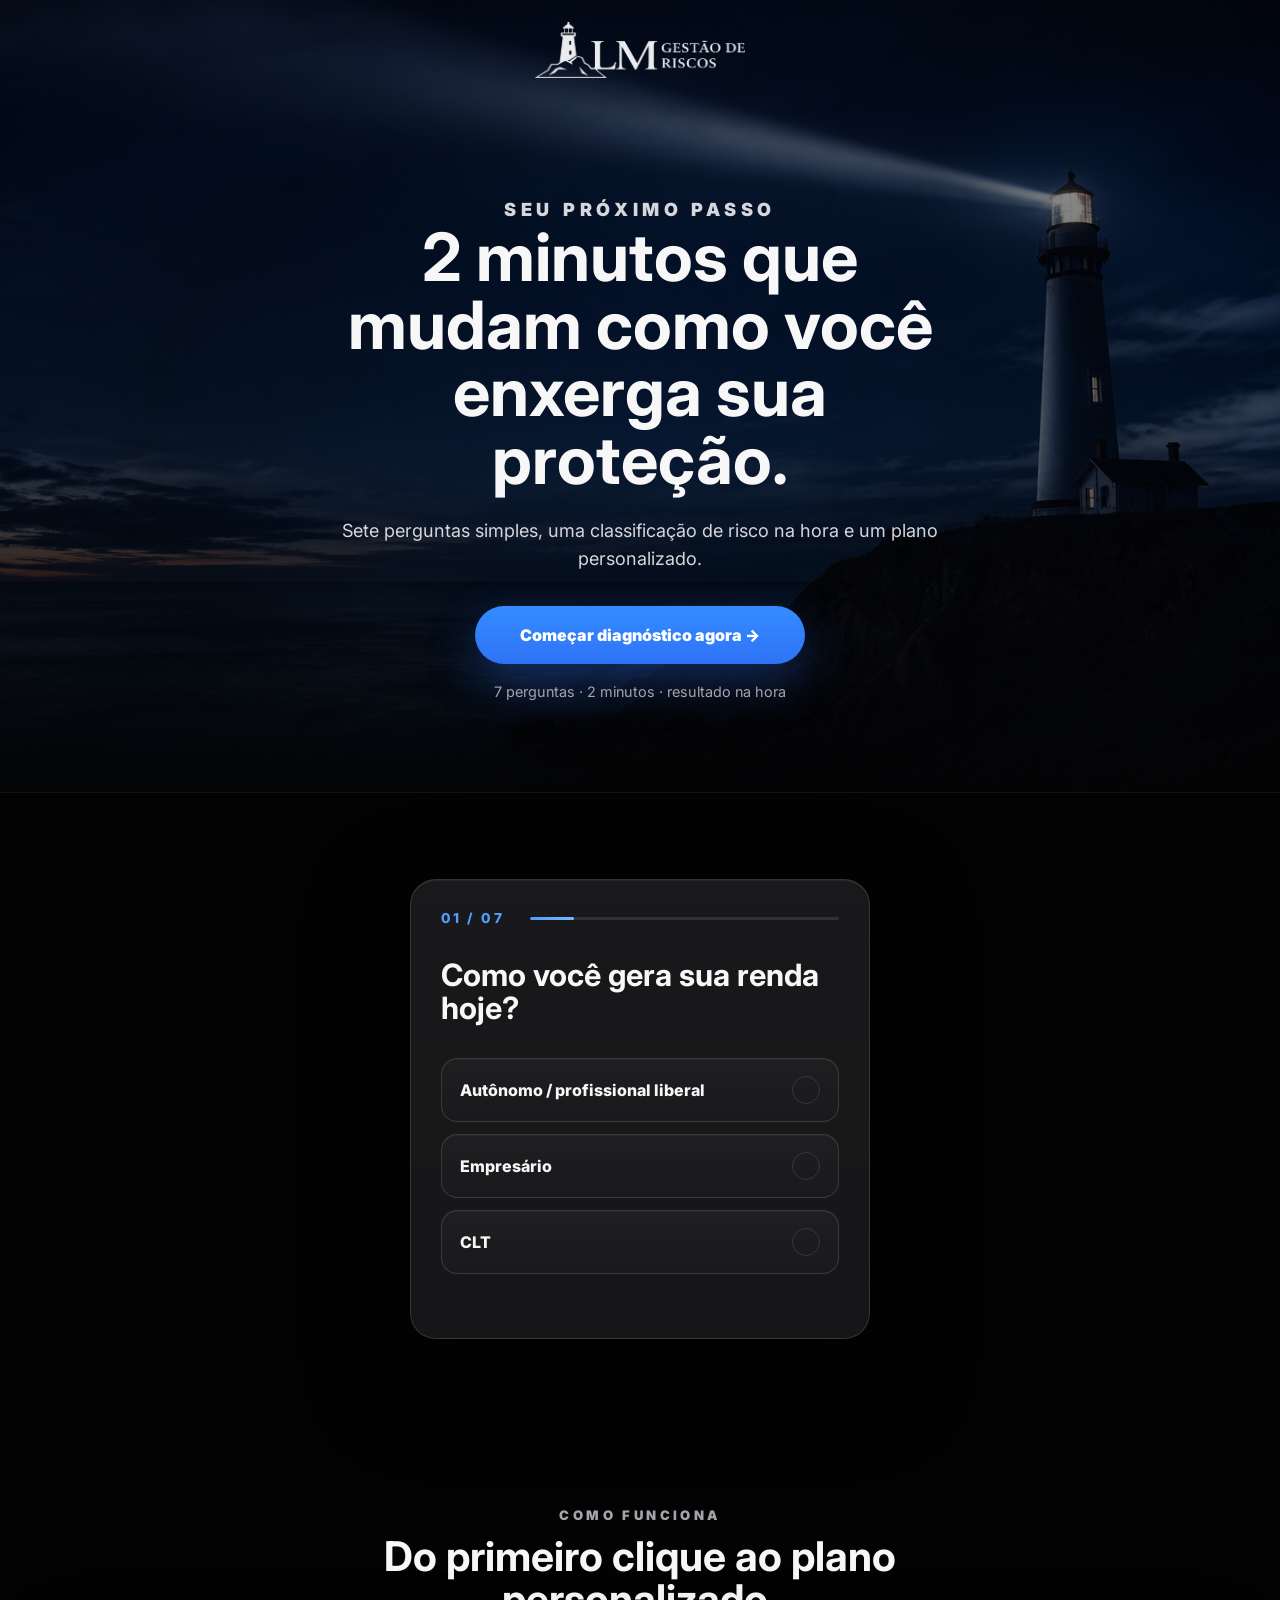
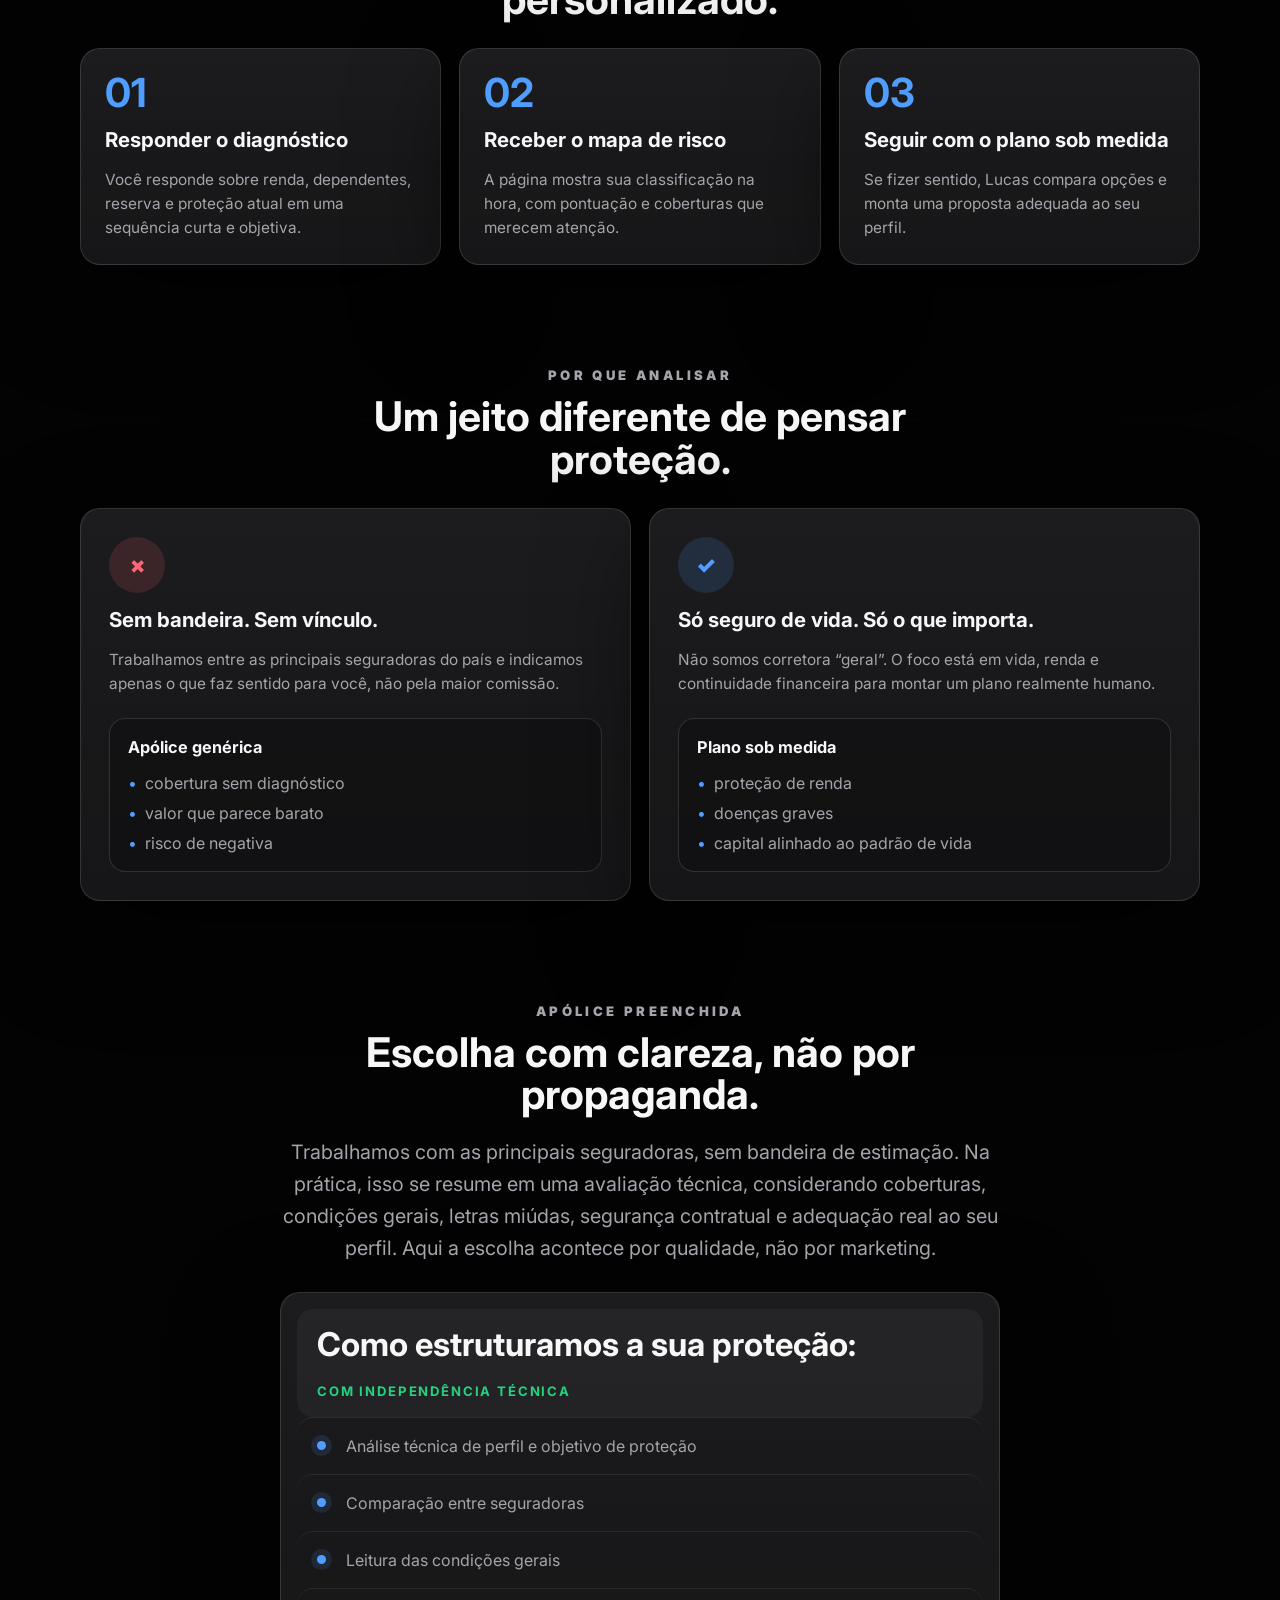
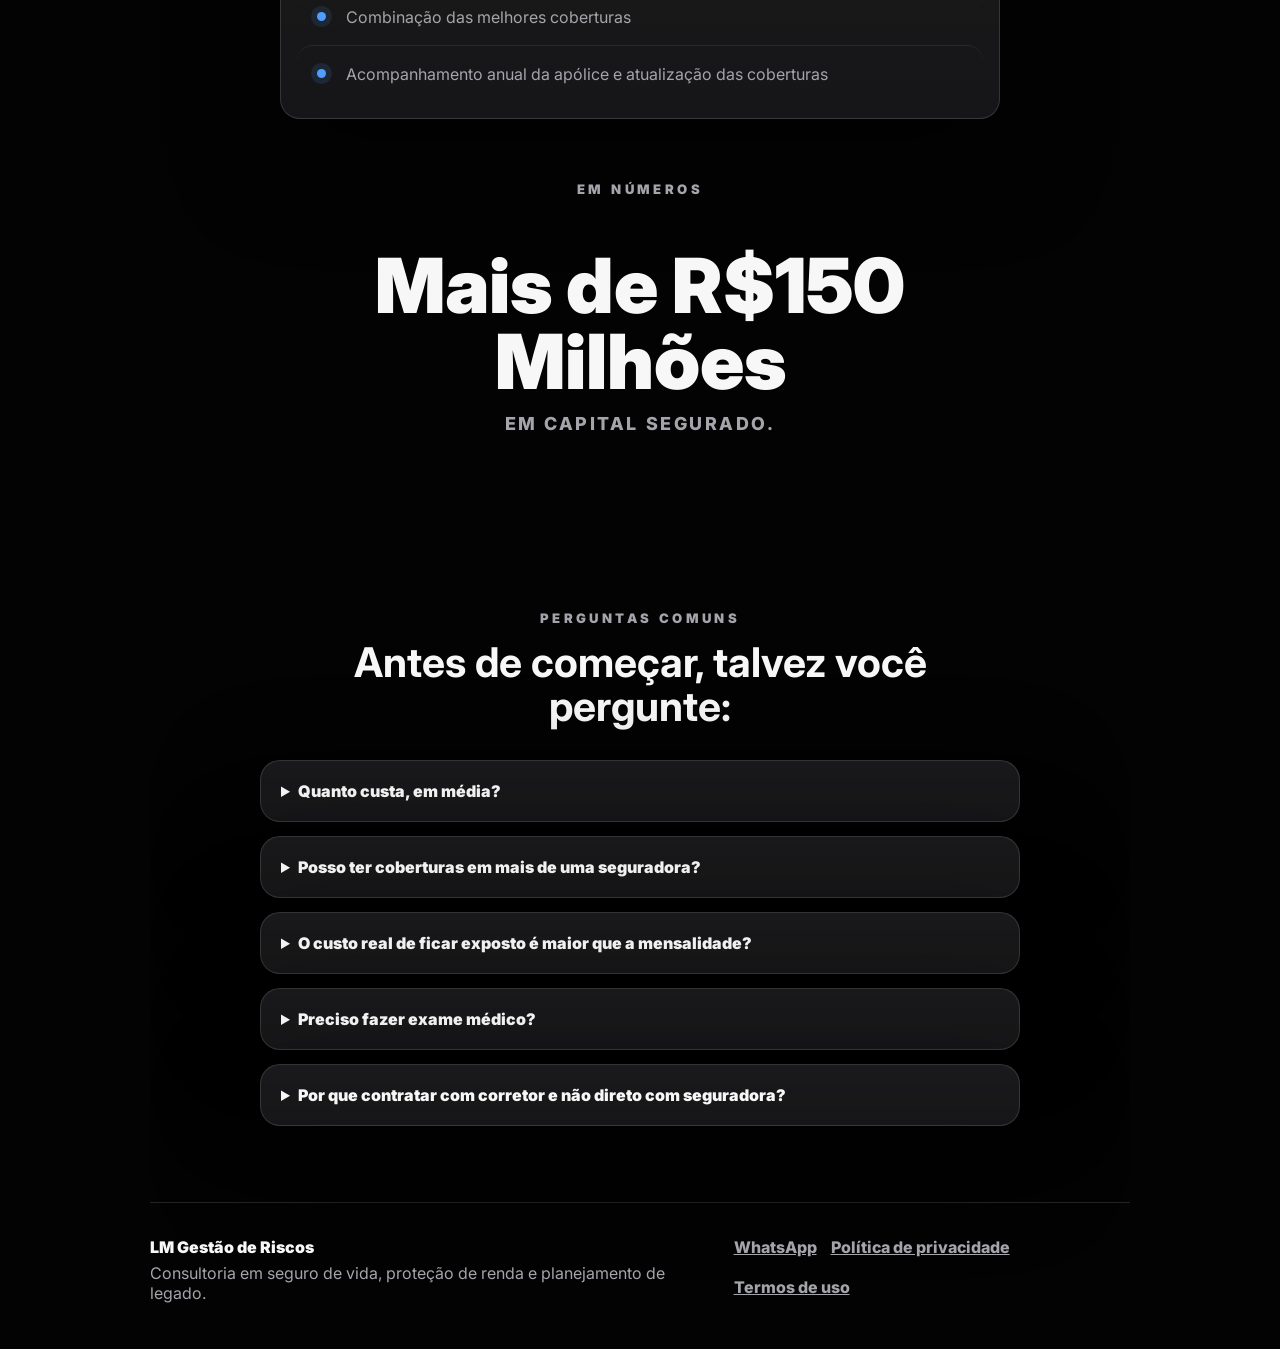
==== commit 1826bd76: "Ajusta linguagem tecnica no quadro de protecao" ====
--- a/diagnostico/index.html
+++ b/diagnostico/index.html
@@ -138,8 +138,8 @@
           <p>Trabalhamos com as principais seguradoras, sem bandeira de estimação. Na prática, isso se resume em uma avaliação técnica, considerando coberturas, condições gerais, letras miúdas, segurança contratual e adequação real ao seu perfil. Aqui a escolha acontece por qualidade, não por marketing.</p>
         </div>
         <div class="policy-preview choice-preview" aria-label="Como estruturamos a sua proteção">
-          <div class="choice-preview__heading"><strong>Como estruturamos a sua proteção:</strong><b>sem seguradora de estimação</b></div>
-          <div><span>Perfil e objetivo de proteção</span></div>
+          <div class="choice-preview__heading"><strong>Como estruturamos a sua proteção:</strong><b>com independência técnica</b></div>
+          <div><span>Análise técnica de perfil e objetivo de proteção</span></div>
           <div><span>Comparação entre seguradoras</span></div>
           <div><span>Leitura das condições gerais</span></div>
           <div><span>Combinação das melhores coberturas</span></div>
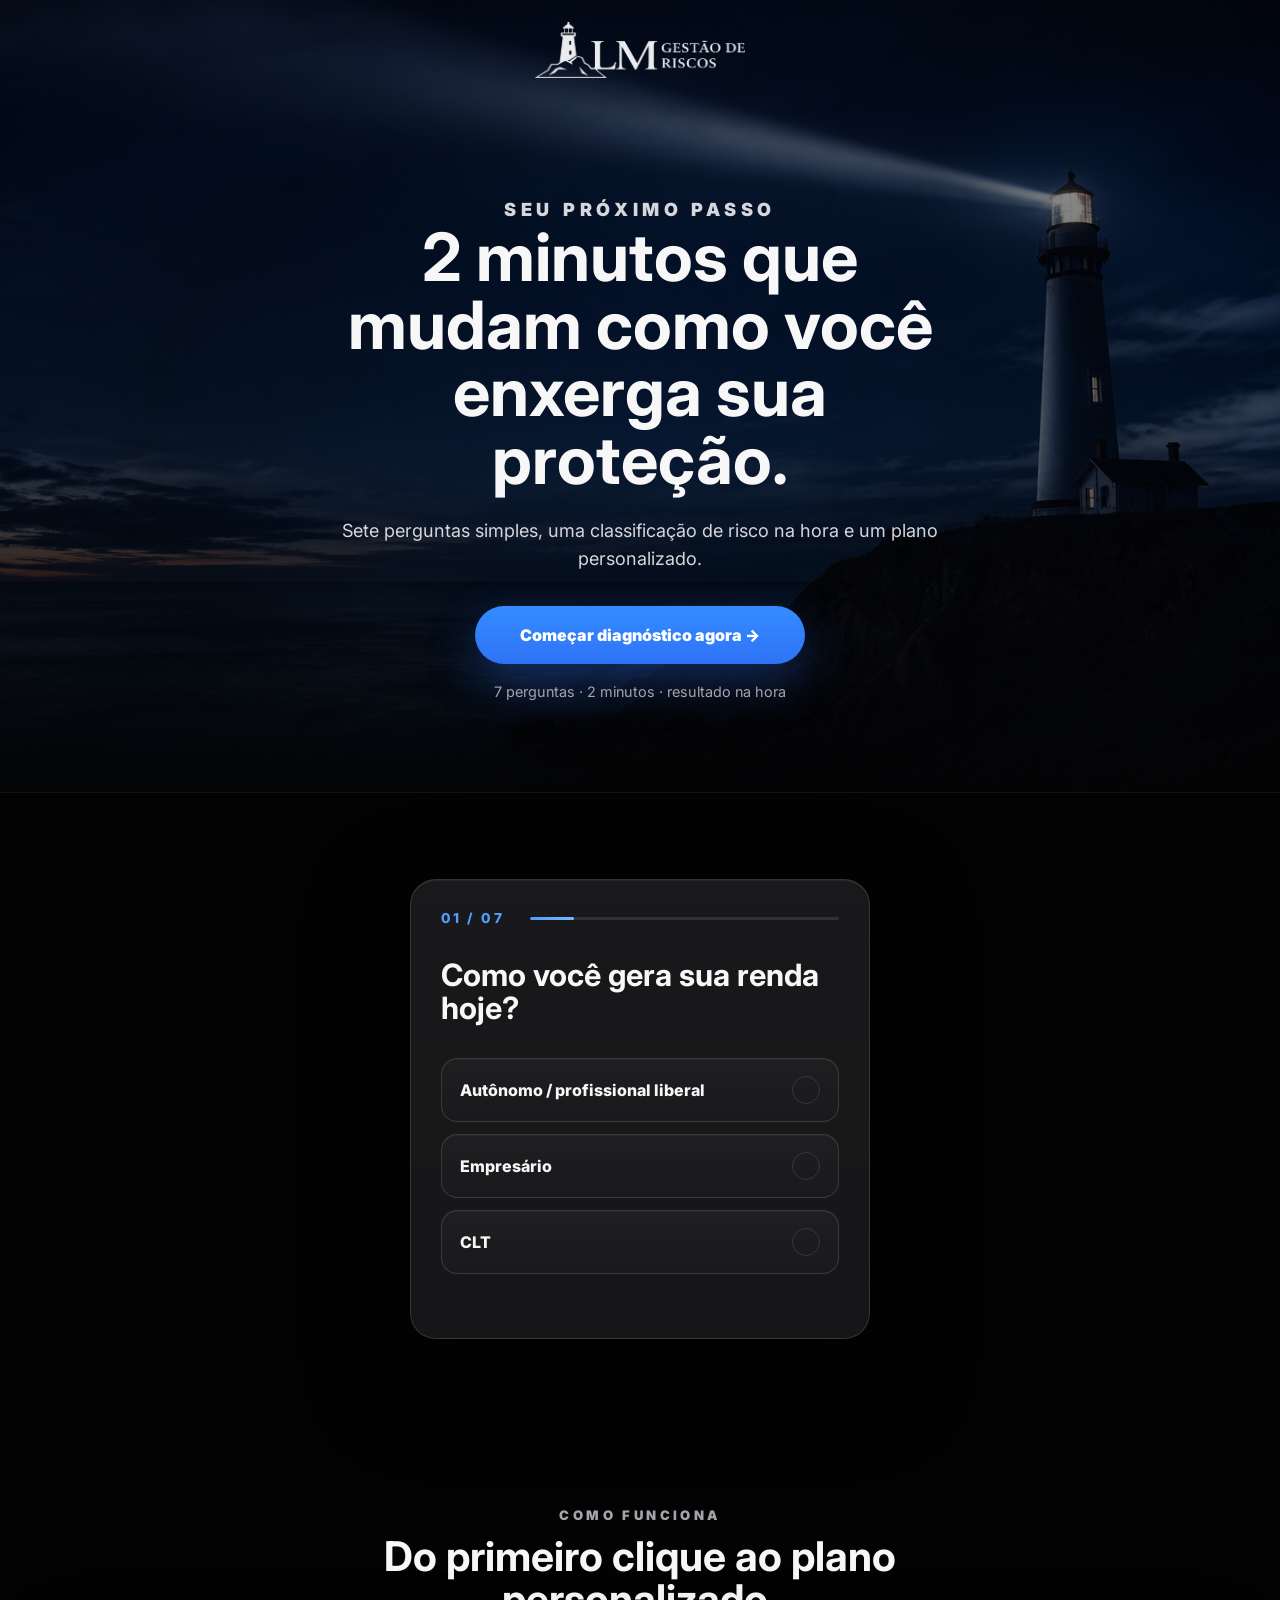
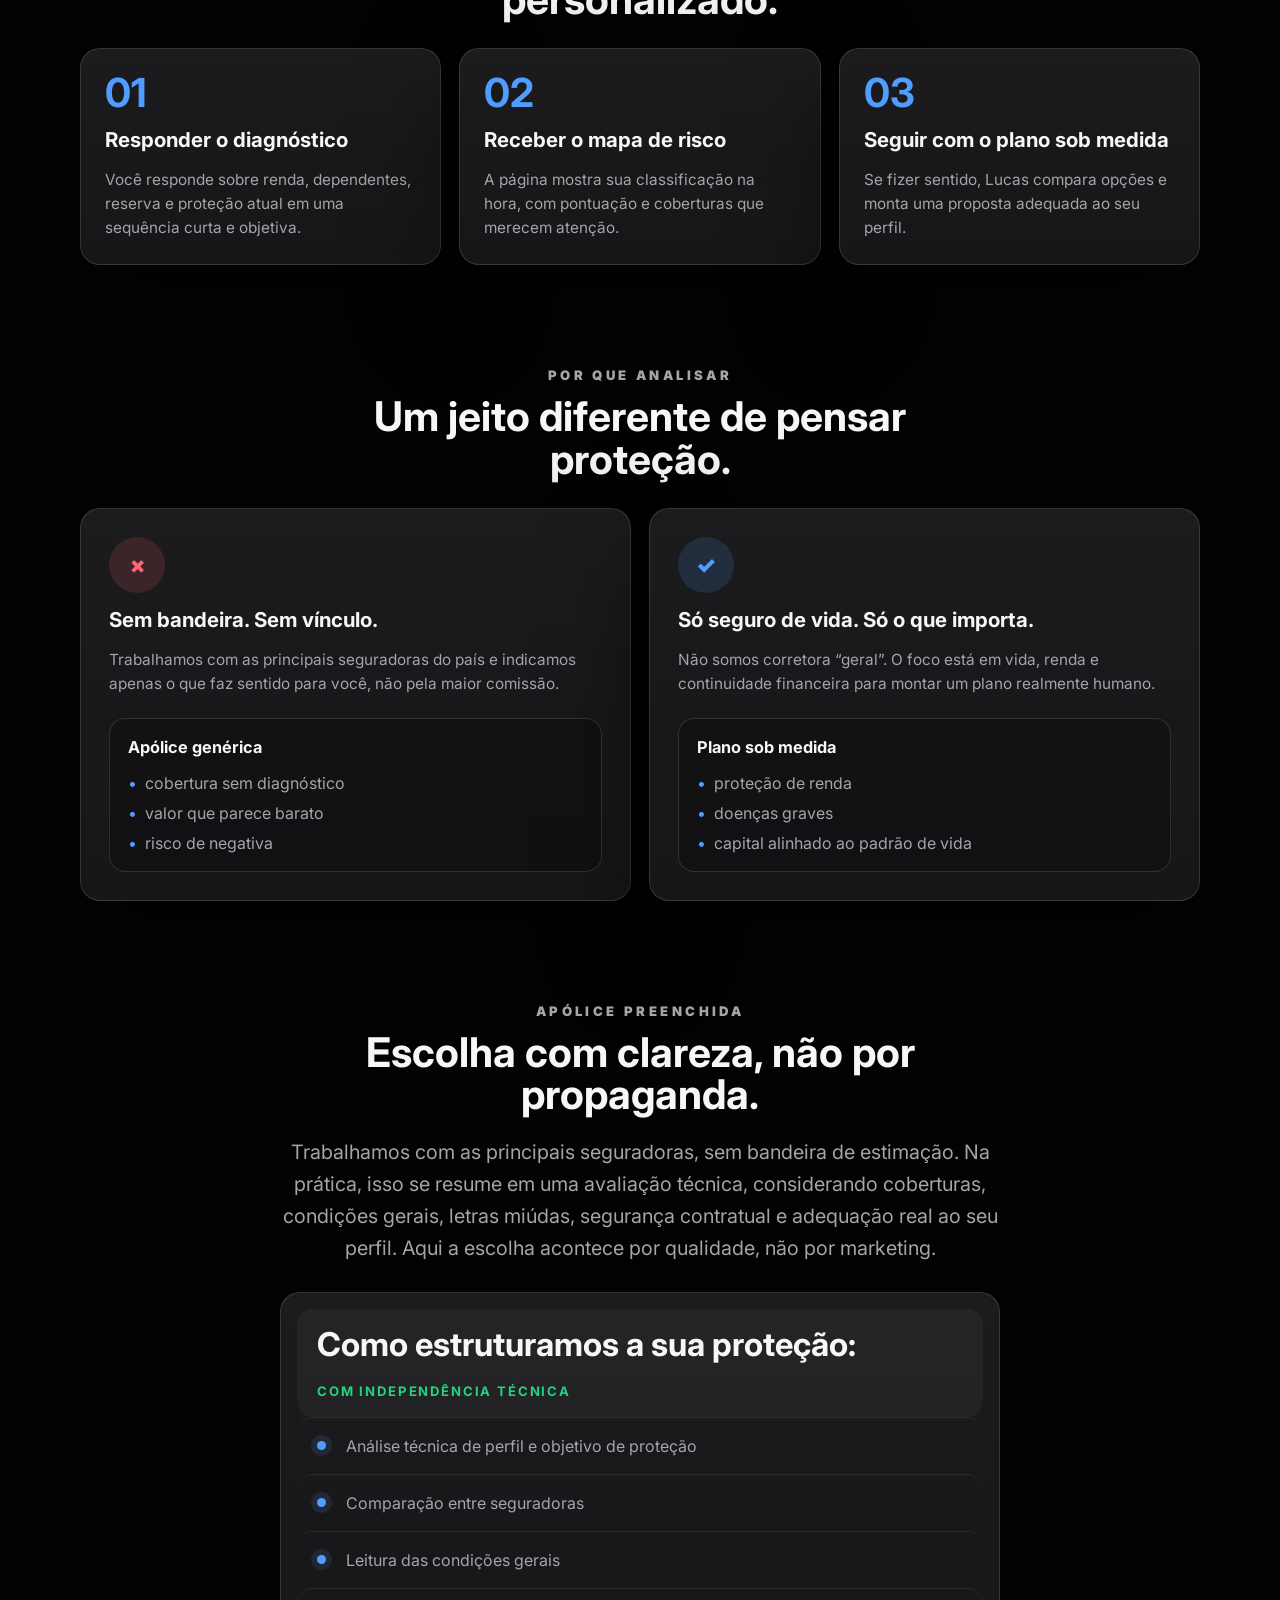
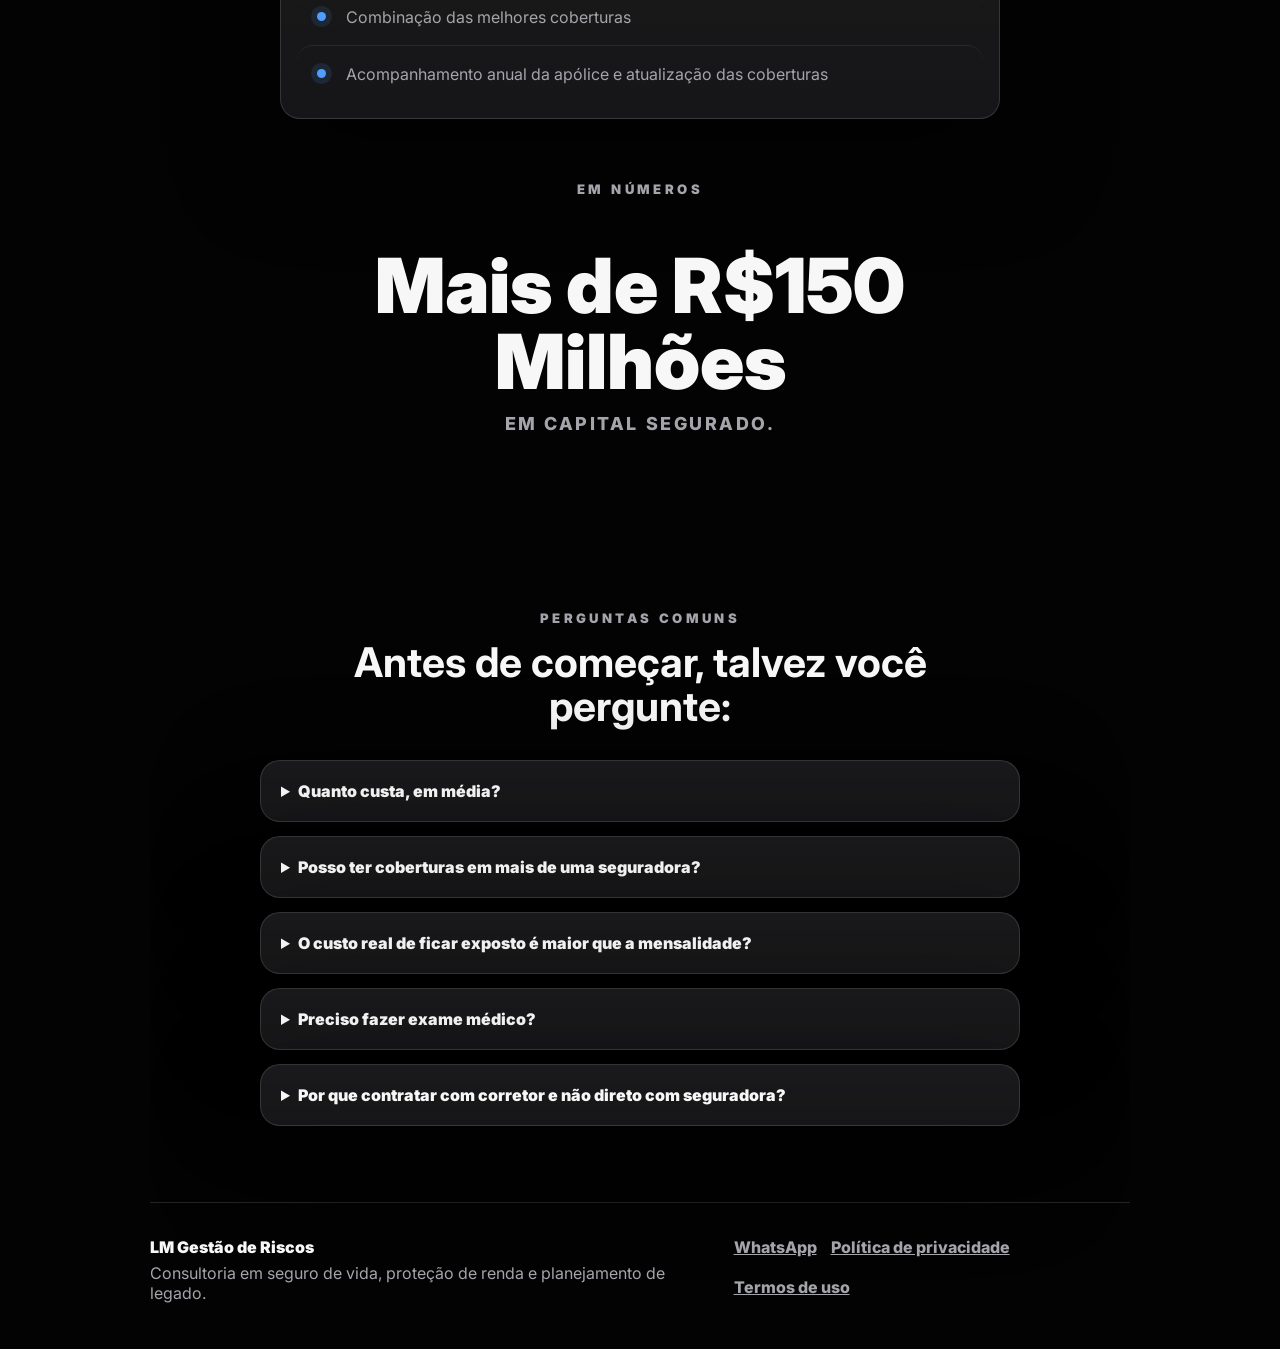
==== commit fd70a674: "Corrige texto sobre seguradoras no diagnostico" ====
--- a/diagnostico/index.html
+++ b/diagnostico/index.html
@@ -14,7 +14,7 @@
       href="https://fonts.googleapis.com/css2?family=Inter:wght@400;500;600;700;800;900&display=swap"
       rel="stylesheet"
     />
-    <link rel="stylesheet" href="./styles.css?v=20260714-hero-static-v14" />
+    <link rel="stylesheet" href="./styles.css?v=20260720-mobile-responsive-v1" />
   </head>
   <body>
     <main>
@@ -105,7 +105,7 @@
           <article class="method-card method-card--danger">
             <span class="icon-dot" aria-hidden="true">×</span>
             <h3>Sem bandeira. Sem vínculo.</h3>
-            <p>Trabalhamos entre as principais seguradoras do país e indicamos apenas o que faz sentido para você, não pela maior comissão.</p>
+            <p>Trabalhamos com as principais seguradoras do país e indicamos apenas o que faz sentido para você, não pela maior comissão.</p>
             <div class="mini-compare">
               <b>Apólice genérica</b>
               <ul>
@@ -202,6 +202,6 @@
     <script>
       window.LM_CALENDLY_URL = "https://calendly.com/lucas-mseg/30min";
     </script>
-    <script src="./script.js?v=20260718-whatsapp-copy-v1"></script>
+    <script src="./script.js?v=20260720-mobile-responsive-v1"></script>
   </body>
 </html>
--- a/diagnostico/styles.css
+++ b/diagnostico/styles.css
@@ -23,6 +23,7 @@
 
 body {
   margin: 0;
+  overflow-x: hidden;
   background:
     radial-gradient(circle at 50% 0%, rgba(62, 130, 255, 0.12), transparent 34rem),
     var(--bg);
@@ -246,7 +247,6 @@
 }
 
 .option-button.is-selected,
-.option-button:hover,
 .option-button:focus-visible {
   border-color: var(--line-strong);
   background:
@@ -258,19 +258,28 @@
     inset 0 1px 0 rgba(255, 255, 255, 0.08);
 }
 
-.option-button.is-selected b,
-.option-button:hover b,
-.option-button:focus-visible b {
+.option-button.is-selected b {
   border-color: transparent;
   background: var(--blue);
 }
 
-.option-button.is-selected b::before,
-.option-button:hover b::before,
-.option-button:focus-visible b::before {
+.option-button.is-selected b::before {
   content: "✓";
   color: #04101c;
   font-weight: 900;
+}
+
+@media (hover: hover) {
+  .option-button:hover {
+    border-color: var(--line-strong);
+    background:
+      linear-gradient(180deg, rgba(45, 92, 176, 0.16), rgba(45, 92, 176, 0.06)),
+      #171b24;
+    box-shadow:
+      0 0 0 1px rgba(93, 163, 255, 0.14),
+      0 16px 42px rgba(65, 133, 255, 0.12),
+      inset 0 1px 0 rgba(255, 255, 255, 0.06);
+  }
 }
 
 .diagnostic-actions {
@@ -374,6 +383,8 @@
   cursor: pointer;
   font-size: clamp(1.05rem, 4.6vw, 1.28rem);
   font-weight: 900;
+  line-height: 1.15;
+  text-align: center;
   text-decoration: none;
 }
 
@@ -1347,35 +1358,176 @@
 
 @media (max-width: 560px) {
   .landing-hero {
-    min-height: 96svh;
+    min-height: 100svh;
+    padding-bottom: 32px;
+    background-position: 50% 50%;
+  }
+
+  .hero-copy {
+    width: min(100% - 32px, 520px);
+    padding-bottom: clamp(24px, 7vh, 56px);
+  }
+
+  .hero-copy h1 {
+    font-size: clamp(2.38rem, 10vw, 2.86rem);
+    line-height: 1.04;
+  }
+
+  .hero-copy p {
+    margin-top: 20px;
+    font-size: clamp(1rem, 4.6vw, 1.12rem);
+  }
+
+  .hero-copy .button {
+    min-height: 70px;
+    margin-top: 30px;
+    padding-inline: 18px;
+    font-size: clamp(0.94rem, 4.5vw, 1.06rem);
+    white-space: nowrap;
+  }
+
+  .hero-copy small {
+    font-size: 0.82rem;
   }
 
   .diagnostic-hero {
-    padding-top: 54px;
+    min-height: auto;
+    padding: 42px 0 56px;
   }
 
   .topbar {
     min-height: 48px;
   }
 
+  .brand {
+    width: clamp(132px, 42vw, 166px);
+  }
+
   .diagnostic-app {
-    width: min(100% - 36px, 520px);
-    border-radius: 30px;
-    padding: 30px 24px;
+    width: min(100% - 24px, 520px);
+    border-radius: 22px;
+    padding: 24px 18px;
   }
 
   .progress-row {
-    gap: 20px;
-    margin-bottom: 54px;
+    gap: 14px;
+    margin-bottom: 32px;
+  }
+
+  .progress-row span {
+    font-size: 0.72rem;
+    letter-spacing: 0.13em;
+  }
+
+  .question-card h1,
+  .lead-form h1,
+  .result-report > h1 {
+    font-size: clamp(1.74rem, 8vw, 2.24rem);
+    line-height: 1.08;
+  }
+
+  .question-note {
+    margin: 14px 0 22px;
+    font-size: 0.98rem;
   }
 
   .option-list {
-    margin-top: 56px;
+    margin-top: 32px;
+    gap: 12px;
   }
 
   .option-button {
-    min-height: 86px;
-    padding-inline: 22px;
+    min-height: 66px;
+    border-radius: 16px;
+    gap: 12px;
+    padding: 14px 16px;
+    font-size: clamp(0.98rem, 4.5vw, 1.08rem);
+  }
+
+  .option-button b {
+    width: 28px;
+    height: 28px;
+  }
+
+  .lead-form {
+    gap: 14px;
+  }
+
+  .lead-form label {
+    font-size: 0.94rem;
+  }
+
+  .lead-form input {
+    min-height: 56px;
+    border-radius: 12px;
+  }
+
+  .button {
+    min-height: 58px;
+    padding-inline: 18px;
+    font-size: 1rem;
+  }
+
+  .risk-pill {
+    max-width: 100%;
+    white-space: normal;
+    font-size: 0.72rem;
+    letter-spacing: 0.14em;
+  }
+
+  .success-mark {
+    width: 88px;
+    height: 88px;
+    margin-bottom: 24px;
+    font-size: 3rem;
+  }
+
+  .score-card,
+  .info-card,
+  .steps-list li,
+  .final-cta-card {
+    padding: 22px 18px;
+  }
+
+  .score-labels {
+    font-size: 0.72rem;
+    letter-spacing: 0.12em;
+  }
+
+  .report-section,
+  .final-cta-card {
+    margin-top: 44px;
+  }
+
+  .check-list li {
+    grid-template-columns: 28px 1fr;
+    gap: 12px;
+  }
+
+  .check-list li::before {
+    width: 26px;
+    height: 26px;
+  }
+
+  .steps-list li {
+    grid-template-columns: 1fr;
+    gap: 12px;
+    align-items: start;
+  }
+
+  .steps-list strong {
+    font-size: 1.75rem;
+  }
+
+  .avatar {
+    width: 88px;
+    height: 88px;
+    margin-bottom: 24px;
+    font-size: 2.6rem;
+  }
+
+  .final-cta-card h2 {
+    font-size: clamp(1.58rem, 7vw, 1.96rem);
   }
 
   .score-card,
@@ -1392,7 +1544,7 @@
   .method-section,
   .proof-section {
     width: min(100% - 24px, 980px);
-    padding-top: 72px;
+    padding-top: 64px;
   }
 
   .journey-grid,
@@ -1408,3 +1560,24 @@
     flex-direction: column;
   }
 }
+
+@media (max-width: 374px) {
+  .hero-copy {
+    width: min(100% - 28px, 520px);
+  }
+
+  .hero-copy h1 {
+    font-size: clamp(2.12rem, 10.2vw, 2.42rem);
+  }
+
+  .hero-copy .button {
+    min-height: 62px;
+    padding-inline: 14px;
+    font-size: 0.9rem;
+  }
+
+  .diagnostic-app {
+    width: min(100% - 18px, 520px);
+    padding: 22px 14px;
+  }
+}
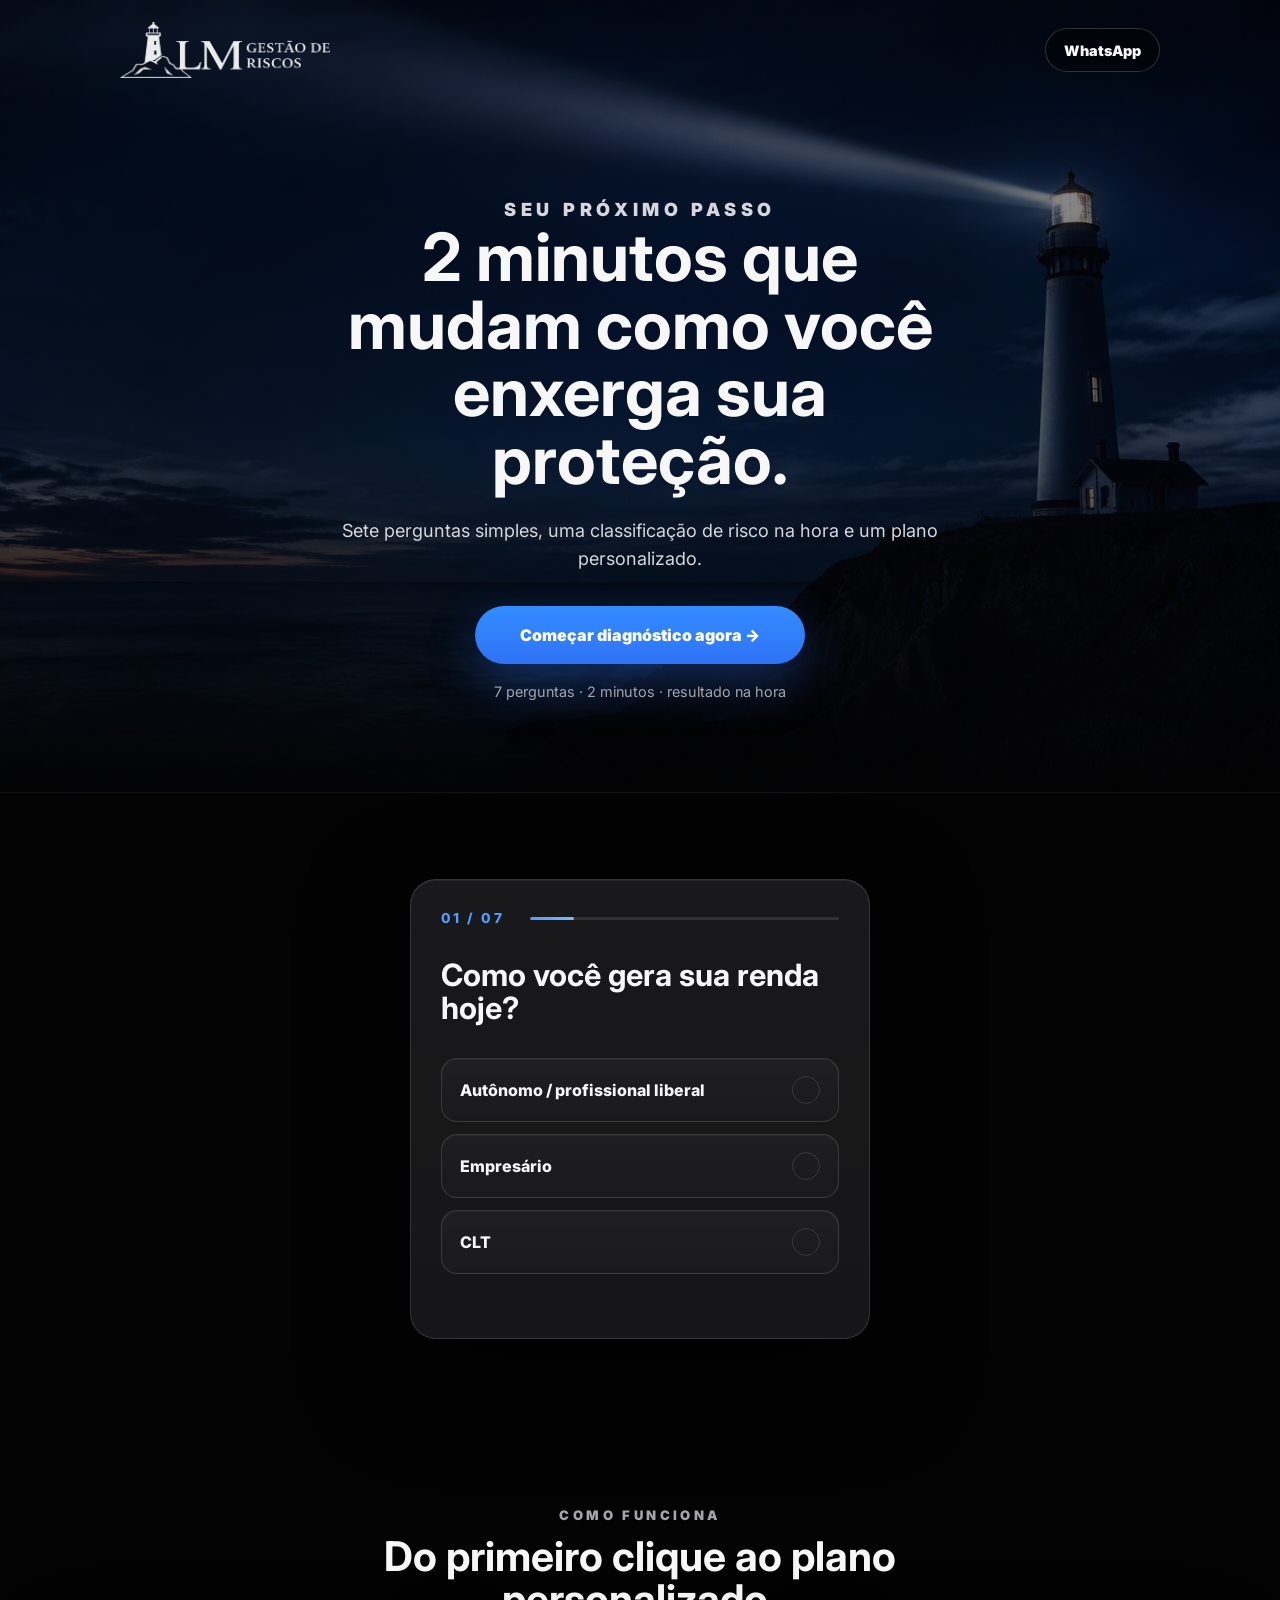
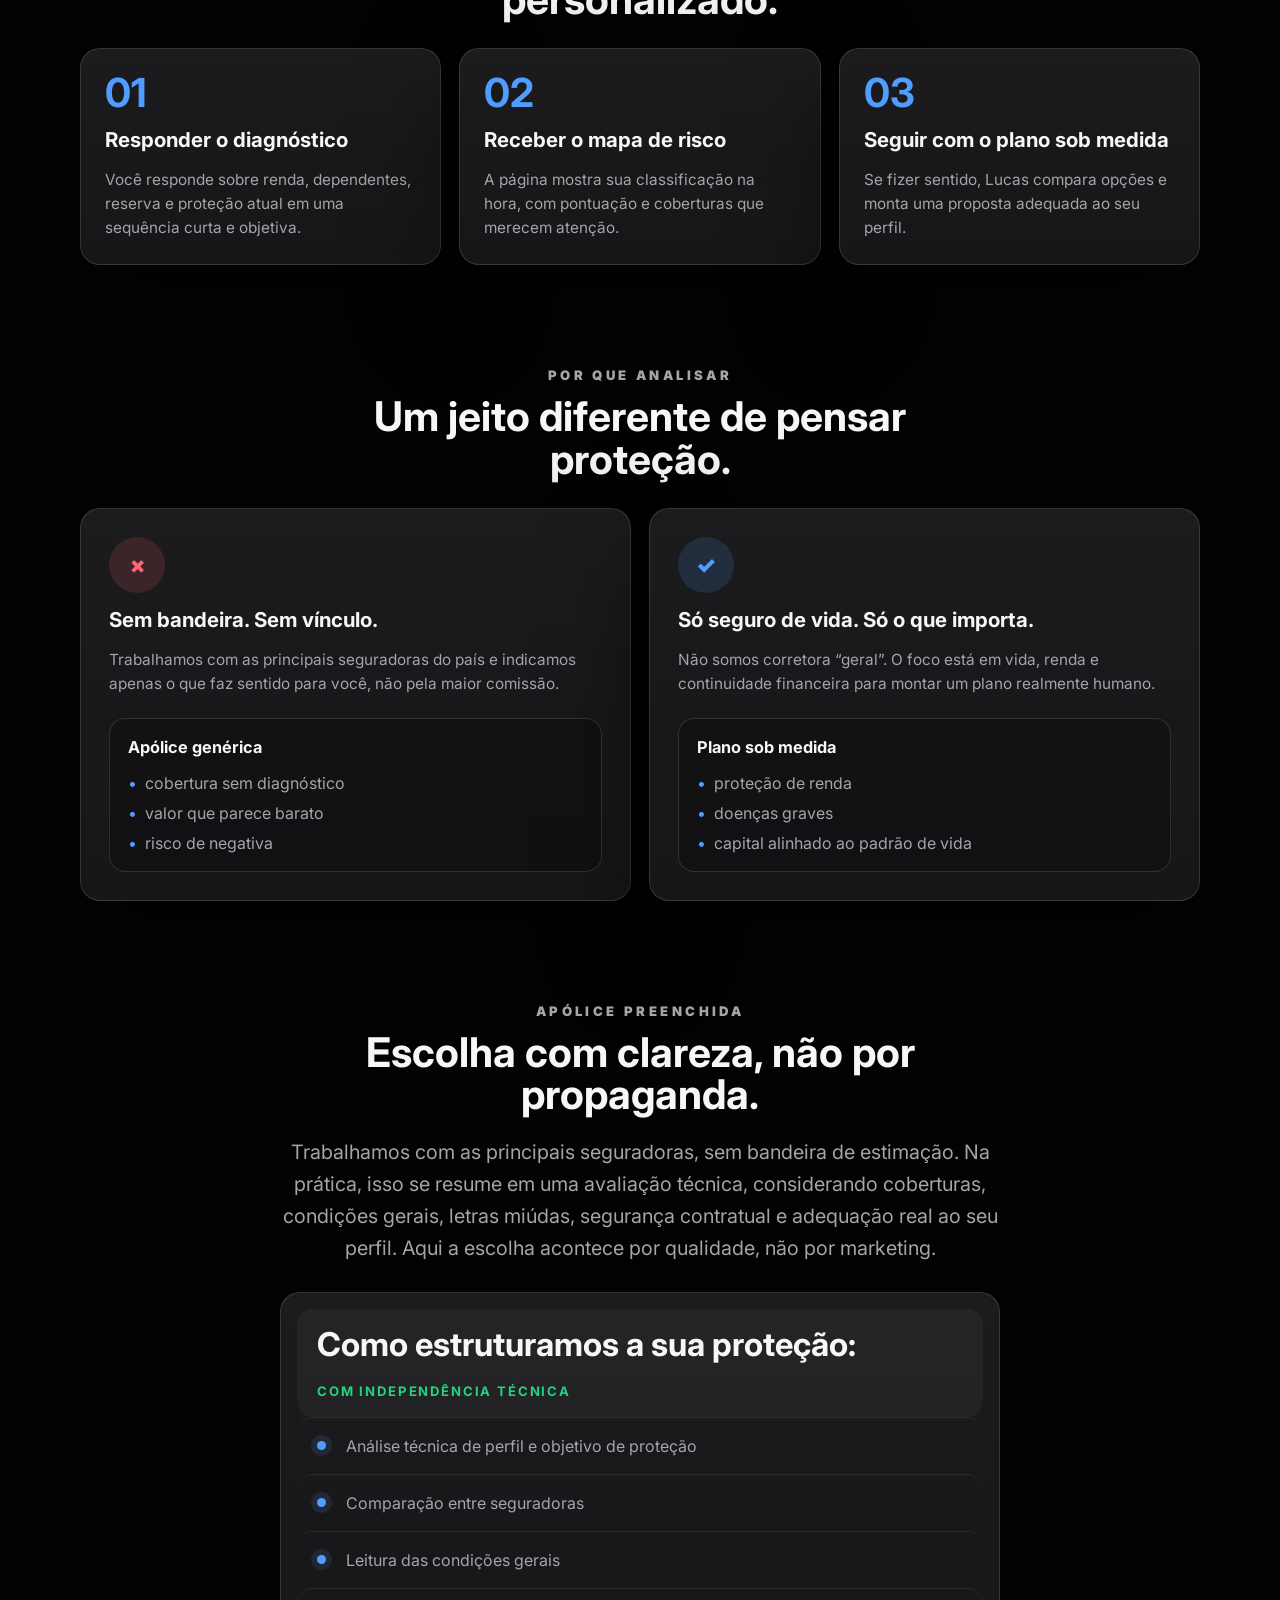
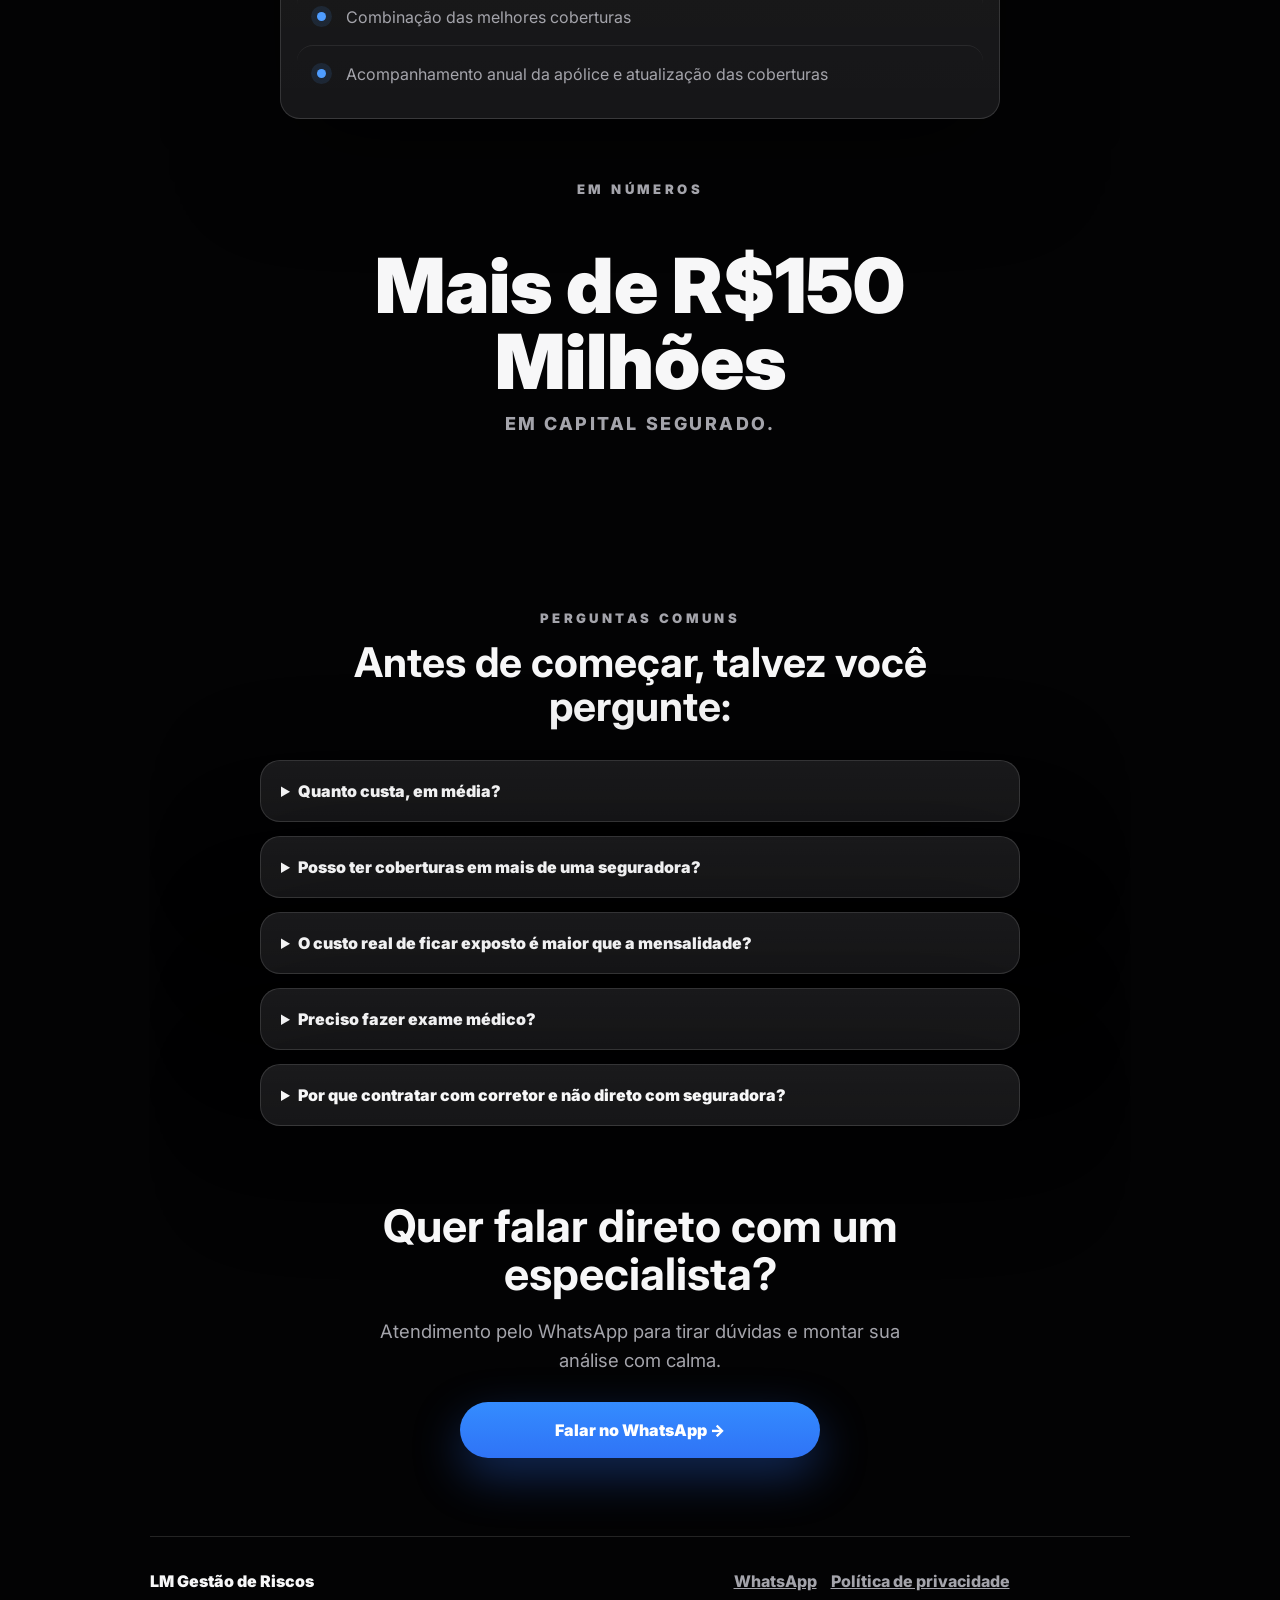
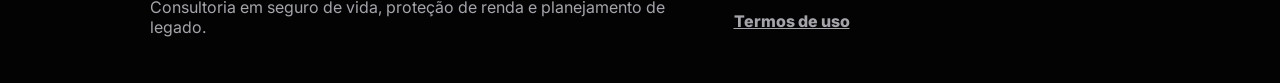
==== commit 6634ab2d: "Adiciona CTA de WhatsApp no diagnostico" ====
--- a/diagnostico/index.html
+++ b/diagnostico/index.html
@@ -14,7 +14,7 @@
       href="https://fonts.googleapis.com/css2?family=Inter:wght@400;500;600;700;800;900&display=swap"
       rel="stylesheet"
     />
-    <link rel="stylesheet" href="./styles.css?v=20260720-mobile-responsive-v1" />
+    <link rel="stylesheet" href="./styles.css?v=20260721-whatsapp-cta-v1" />
   </head>
   <body>
     <main>
@@ -23,6 +23,7 @@
           <a class="brand" href="#inicio" aria-label="LM Gestão de Riscos">
             <img src="./assets/lm-logo-transparent.png" alt="LM Gestão de Riscos" />
           </a>
+          <a class="topbar-cta" href="https://wa.me/5519982404418" target="_blank" rel="noreferrer">WhatsApp</a>
         </header>
 
         <div class="hero-copy">
@@ -186,6 +187,12 @@
         </div>
       </section>
 
+      <section class="contact-cta" aria-label="Falar com especialista">
+        <h2>Quer falar direto com um especialista?</h2>
+        <p>Atendimento pelo WhatsApp para tirar dúvidas e montar sua análise com calma.</p>
+        <a class="button button--primary" href="https://wa.me/5519982404418" target="_blank" rel="noreferrer">Falar no WhatsApp →</a>
+      </section>
+
       <footer class="footer">
         <div>
           <p>LM Gestão de Riscos</p>
--- a/diagnostico/styles.css
+++ b/diagnostico/styles.css
@@ -135,12 +135,29 @@
   min-height: 64px;
   display: flex;
   align-items: center;
-  justify-content: center;
+  justify-content: space-between;
+  gap: 18px;
 }
 
 .brand {
   width: clamp(140px, 24vw, 210px);
   opacity: 0.92;
+}
+
+.topbar-cta {
+  min-height: 44px;
+  border: 1px solid rgba(255, 255, 255, 0.18);
+  border-radius: 999px;
+  padding: 0 18px;
+  display: inline-flex;
+  align-items: center;
+  justify-content: center;
+  color: var(--text);
+  background: rgba(3, 3, 4, 0.48);
+  font-size: 0.9rem;
+  font-weight: 900;
+  text-decoration: none;
+  backdrop-filter: blur(12px);
 }
 
 .diagnostic-app {
@@ -1088,6 +1105,30 @@
   line-height: 1.6;
 }
 
+.contact-cta {
+  width: min(760px, calc(100% - 38px));
+  margin: 0 auto 78px;
+  text-align: center;
+}
+
+.contact-cta h2 {
+  margin: 0;
+  font-size: clamp(1.9rem, 7vw, 2.8rem);
+  line-height: 1.08;
+}
+
+.contact-cta p {
+  max-width: 560px;
+  margin: 18px auto 28px;
+  color: var(--muted);
+  font-size: clamp(1.02rem, 4vw, 1.16rem);
+  line-height: 1.55;
+}
+
+.contact-cta .button {
+  width: min(100%, 360px);
+}
+
 .footer {
   width: min(980px, calc(100% - 38px));
   margin: 0 auto;
@@ -1397,10 +1438,17 @@
 
   .topbar {
     min-height: 48px;
+    width: min(100% - 24px, 520px);
   }
 
   .brand {
-    width: clamp(132px, 42vw, 166px);
+    width: clamp(118px, 35vw, 150px);
+  }
+
+  .topbar-cta {
+    min-height: 38px;
+    padding-inline: 14px;
+    font-size: 0.82rem;
   }
 
   .diagnostic-app {
